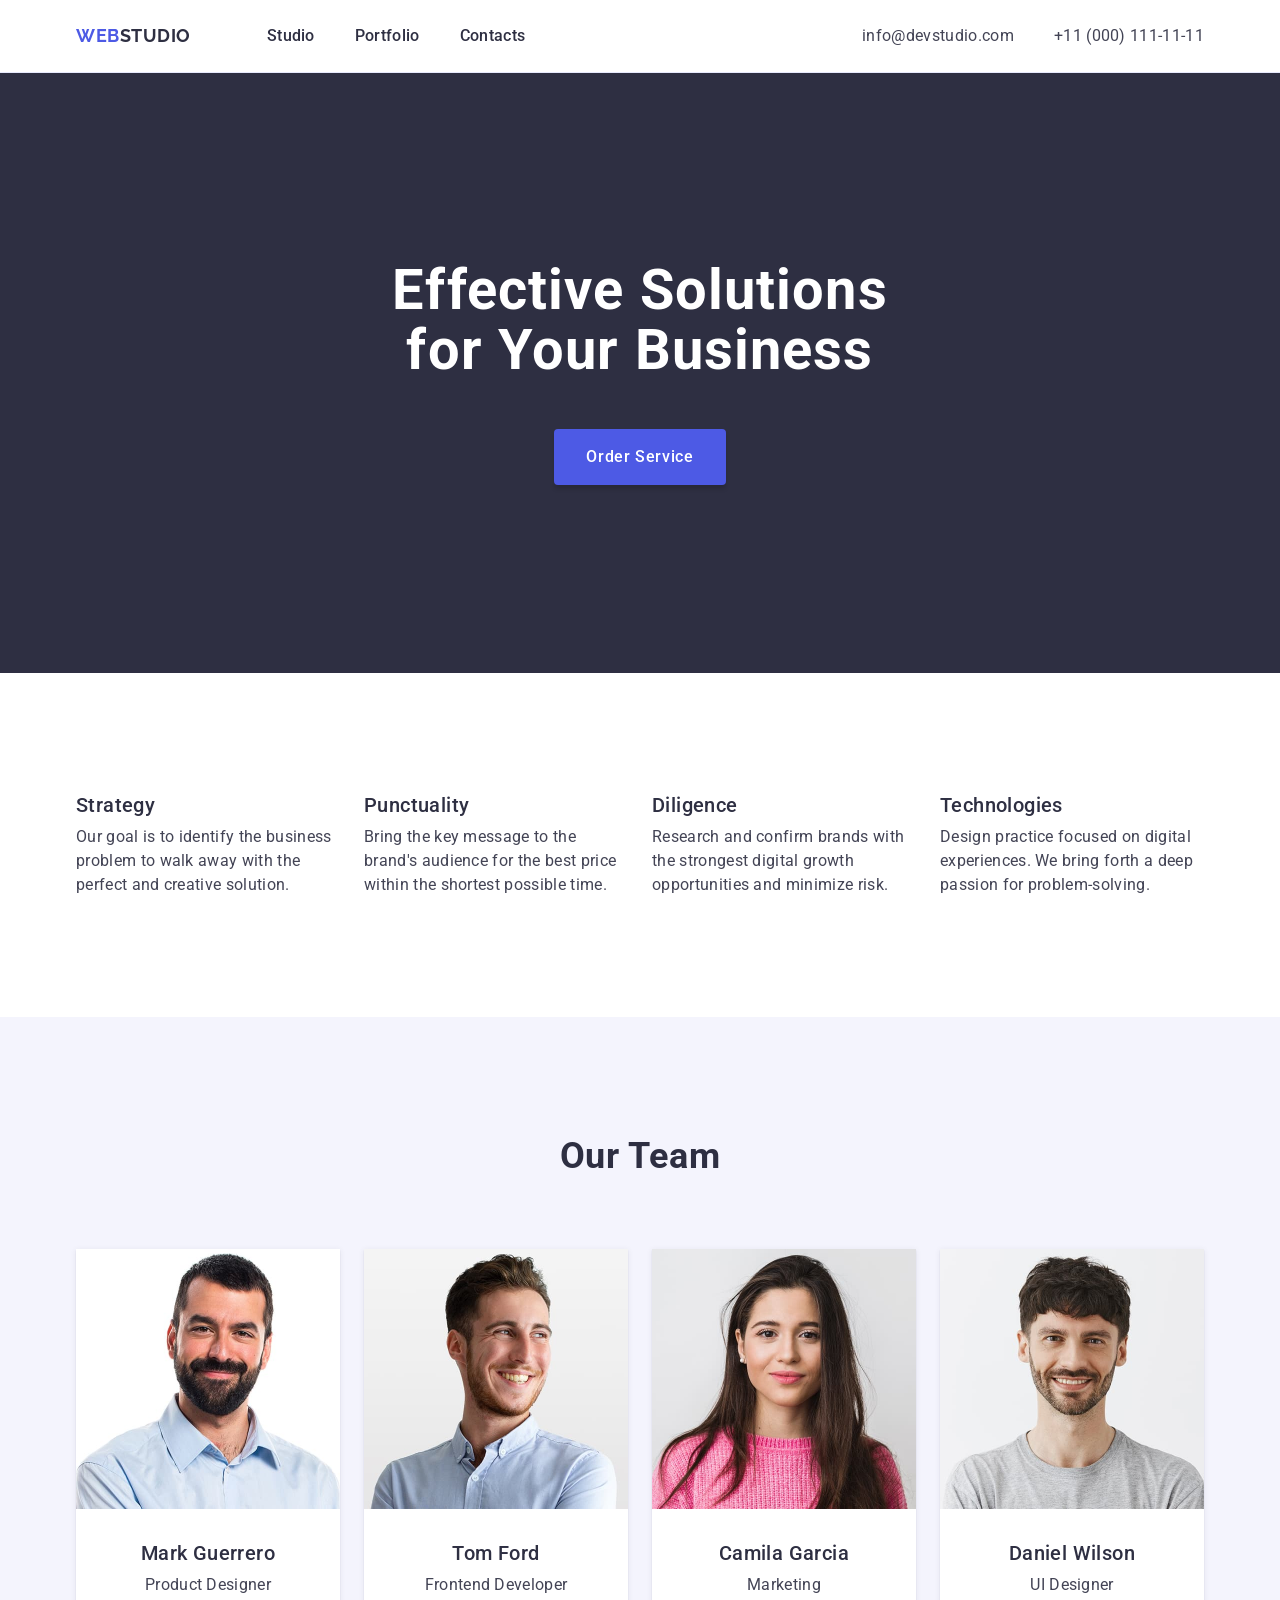
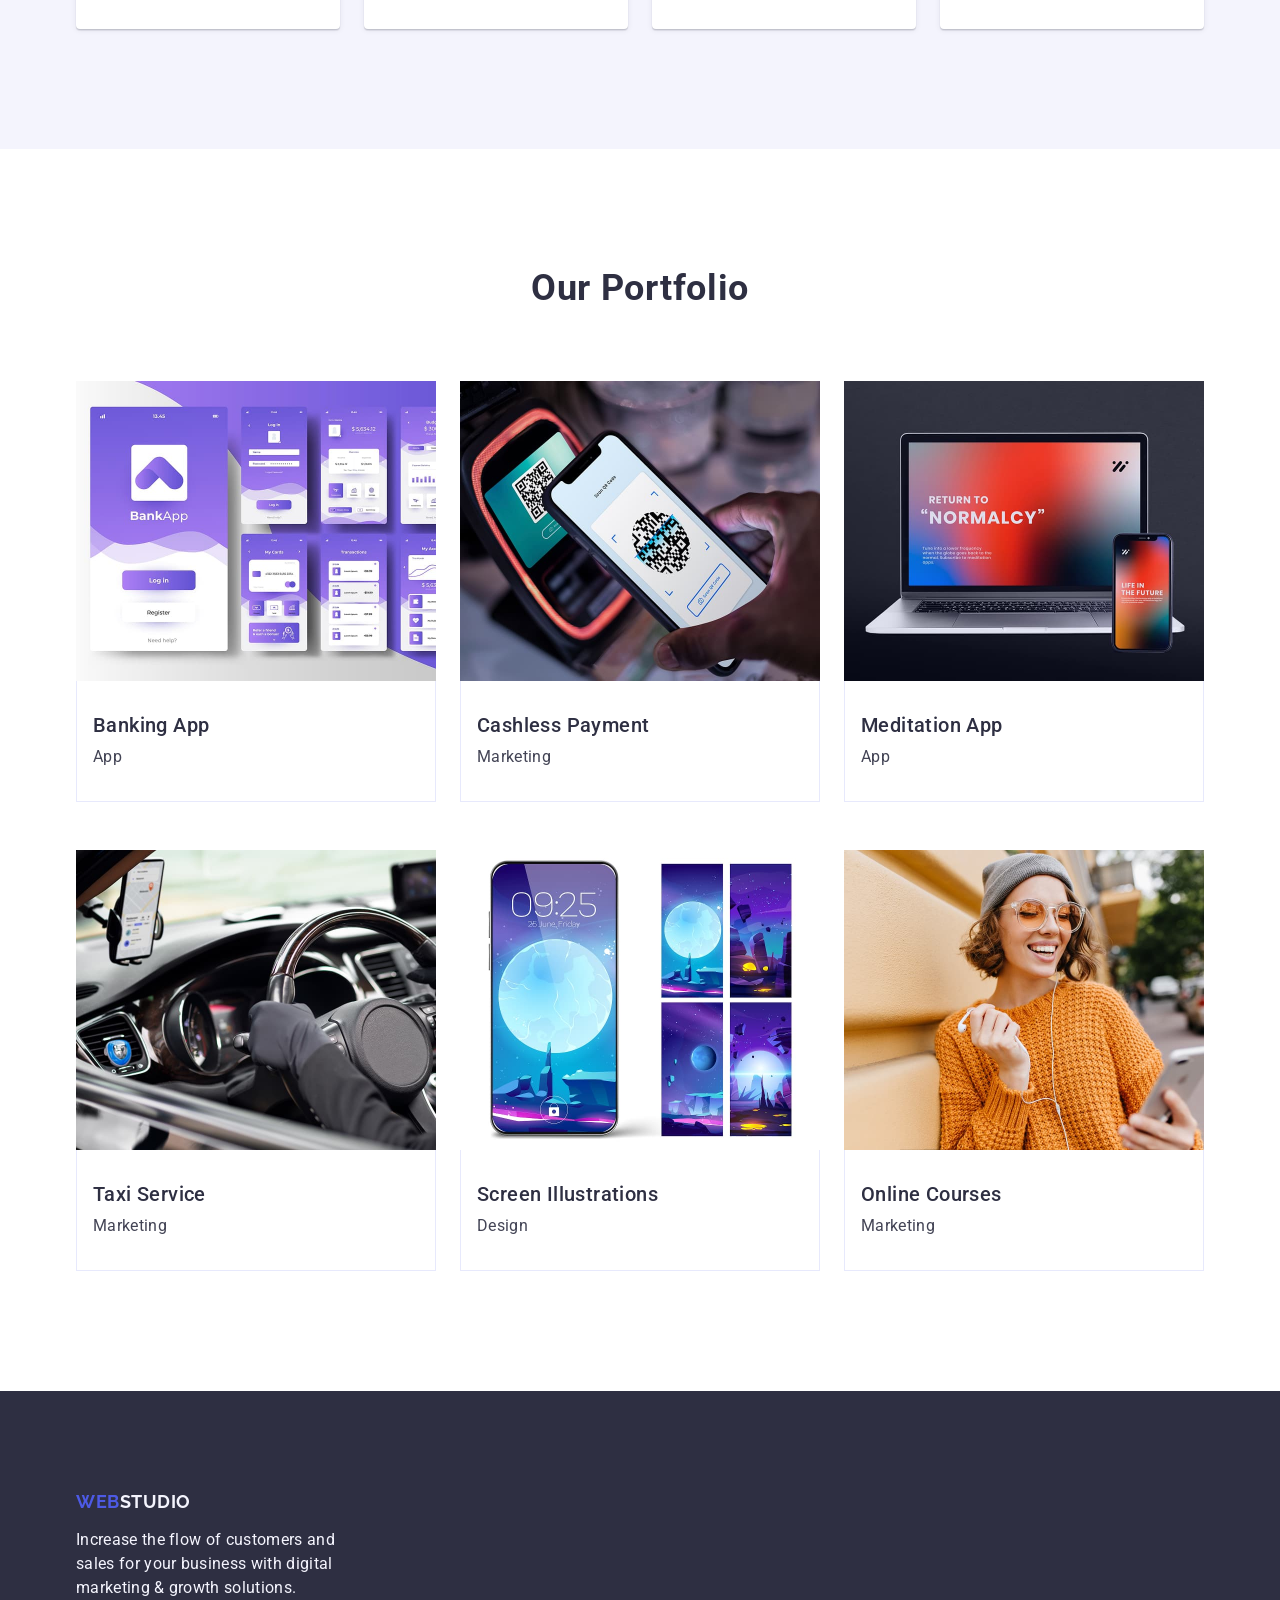
==== index.html @ 549a6404 "add files from hw3" ====
<!doctype html>
<html lang="en">
    <head>
        <meta charset="UTF-8" />
        <meta name="viewport" content="width=device-width, initial-scale=1.0" />
        <meta
            name="description"
            content="Design and developement of web-sites and apps"
        />
        <meta name="keywords" content="design developement web-site app" />
        <title>WebStudio</title>
        <link rel="preconnect" href="https://fonts.googleapis.com" />
        <link rel="preconnect" href="https://fonts.gstatic.com" crossorigin />
        <link
            href="https://fonts.googleapis.com/css2?family=Raleway:wght@700&family=Roboto:wght@400;500;700&display=swap"
            rel="stylesheet"
        />
        <link
            rel="stylesheet"
            href="https://cdnjs.cloudflare.com/ajax/libs/modern-normalize/3.0.1/modern-normalize.min.css"
        />
        <link rel="stylesheet" href="./css/styles.css" />
    </head>
    <body>
        <div class="page-container">
            <header class="header">
                <div class="container">
                    <!-- Navigation -->
                    <nav class="nav">
                        <!-- Logo -->
                        <a class="logo-link" href="./index.html"
                            >Web<span class="header-logo-accent"
                                >Studio</span
                            ></a
                        >
                        <!-- Navigation -->
                        <ul class="nav-list">
                            <li class="nav-list-item">
                                <a class="nav-link" href="./index.html"
                                    >Studio</a
                                >
                            </li>
                            <li class="nav-list-item">
                                <a class="nav-link" href="">Portfolio</a>
                            </li>
                            <li class="nav-list-item">
                                <a class="nav-link" href="">Contacts</a>
                            </li>
                        </ul>
                    </nav>

                    <!-- Contacts -->
                    <address class="address">
                        <ul class="address-list">
                            <li class="address-list-item">
                                <a
                                    class="address-link"
                                    href="mailto:info@devstudio.com"
                                    >info@devstudio.com</a
                                >
                            </li>
                            <li class="address-list-item">
                                <a class="address-link" href="tel:+110001111111"
                                    >+11 (000) 111-11-11</a
                                >
                            </li>
                        </ul>
                    </address>
                </div>
            </header>

            <main>
                <!-- Hero Section -->
                <section class="hero">
                    <div class="container">
                        <h1 class="hero-title">
                            Effective Solutions for Your Business
                        </h1>
                        <button class="hero-button" type="button">
                            Order service
                        </button>
                    </div>
                </section>

                <!-- Features Section -->
                <section class="section features">
                    <div class="container">
                        <!-- No header2 -->
                        <h2 class="visually-hidden" aria-label="features">
                            Features
                        </h2>
                        <ul class="features-list">
                            <li class="features-list-item">
                                <h3 class="subtitle">Strategy</h3>
                                <p class="text">
                                    Our goal is to identify the business problem
                                    to walk away with the perfect and creative
                                    solution.
                                </p>
                            </li>
                            <li class="features-list-item">
                                <h3 class="subtitle">Punctuality</h3>
                                <p class="text">
                                    Bring the key message to the brand's
                                    audience for the best price within the
                                    shortest possible time.
                                </p>
                            </li>
                            <li class="features-list-item">
                                <h3 class="subtitle">Diligence</h3>
                                <p class="text">
                                    Research and confirm brands with the
                                    strongest digital growth opportunities and
                                    minimize risk.
                                </p>
                            </li>
                            <li class="features-list-item">
                                <h3 class="subtitle">Technologies</h3>
                                <p class="text">
                                    Design practice focused on digital
                                    experiences. We bring forth a deep passion
                                    for problem-solving.
                                </p>
                            </li>
                        </ul>
                    </div>
                </section>

                <!-- Our Team Section -->
                <section class="section team">
                    <div class="container">
                        <h2 class="title">Our team</h2>
                        <ul class="team-list">
                            <li class="team-list-item">
                                <img
                                    src="./images/image-1.jpg"
                                    alt="Mark Guerrero Product Designer WebStudio"
                                    aria-hidden="true"
                                    width="264"
                                    height="260"
                                />
                                <div class="team-card-text-content">
                                    <h3 class="subtitle">Mark Guerrero</h3>
                                    <p class="text">Product Designer</p>
                                </div>
                            </li>
                            <li class="team-list-item">
                                <img
                                    src="./images/image-2.jpg"
                                    alt="Tom Ford Frontend Developer WebStudio"
                                    aria-hidden="true"
                                    width="264"
                                    height="260"
                                />
                                <div class="team-card-text-content">
                                    <h3 class="subtitle">Tom Ford</h3>
                                    <p class="text">Frontend Developer</p>
                                </div>
                            </li>
                            <li class="team-list-item">
                                <img
                                    src="./images/image-3.jpg"
                                    alt="Camila Garcia Marketing WebStudio"
                                    aria-hidden="true"
                                    width="264"
                                    height="260"
                                />
                                <div class="team-card-text-content">
                                    <h3 class="subtitle">Camila Garcia</h3>
                                    <p class="text">Marketing</p>
                                </div>
                            </li>
                            <li class="team-list-item">
                                <img
                                    src="./images/image-4.jpg"
                                    alt="Daniel Wilson UI Designer WebStudio"
                                    aria-hidden="true"
                                    width="264"
                                    height="260"
                                />
                                <div class="team-card-text-content">
                                    <h3 class="subtitle">Daniel Wilson</h3>
                                    <p class="text">UI Designer</p>
                                </div>
                            </li>
                        </ul>
                    </div>
                </section>

                <!-- Portfolio -->
                <section class="section portfolio">
                    <div class="container">
                        <h2 class="title">Our portfolio</h2>
                        <ul class="portfolio-list">
                            <li class="portfolio-list-item">
                                <img
                                    src="./images/image-5.jpg"
                                    alt="Banking app interface design with dashboard and transaction screens"
                                    width="360"
                                    height="300"
                                />
                                <div class="portfolio-card-text-content">
                                    <h3 class="subtitle">Banking app</h3>
                                    <p class="text">App</p>
                                </div>
                            </li>
                            <li class="portfolio-list-item">
                                <img
                                    src="./images/image-6.jpg"
                                    alt="Paying via QR code scan at a contactless payment terminal"
                                    width="360"
                                    height="300"
                                />
                                <div class="portfolio-card-text-content">
                                    <h3 class="subtitle">Cashless payment</h3>
                                    <p class="text">Marketing</p>
                                </div>
                            </li>
                            <li class="portfolio-list-item">
                                <img
                                    src="./images/image-7.jpg"
                                    alt="Responsive web design mockup on laptop and smartphone"
                                    width="360"
                                    height="300"
                                />
                                <div class="portfolio-card-text-content">
                                    <h3 class="subtitle">Meditation app</h3>
                                    <p class="text">App</p>
                                </div>
                            </li>
                            <li class="portfolio-list-item">
                                <img
                                    src="./images/image-8.jpg"
                                    alt="Smartphone with car navigation app mounted on a dashboard"
                                    width="360"
                                    height="300"
                                />
                                <div class="portfolio-card-text-content">
                                    <h3 class="subtitle">Taxi service</h3>
                                    <p class="text">Marketing</p>
                                </div>
                            </li>
                            <li class="portfolio-list-item">
                                <img
                                    src="./images/image-9.jpg"
                                    alt="Mobile app UI kit with celestial animated wallpapers"
                                    width="360"
                                    height="300"
                                />
                                <div class="portfolio-card-text-content">
                                    <h3 class="subtitle">
                                        Screen illustrations
                                    </h3>
                                    <p class="text">Design</p>
                                </div>
                            </li>
                            <li class="portfolio-list-item">
                                <img
                                    src="./images/image-10.jpg"
                                    alt="Smiling woman in casual wear listening to music on her smartphone"
                                    width="360"
                                    height="300"
                                />
                                <div class="portfolio-card-text-content">
                                    <h3 class="subtitle">Online courses</h3>
                                    <p class="text">Marketing</p>
                                </div>
                            </li>
                        </ul>
                    </div>
                </section>
            </main>

            <footer class="footer">
                <div class="container">
                    <!-- Logo -->
                    <a class="logo-link" href="./index.html"
                        >Web<span class="footer-logo-accent">Studio</span></a
                    >
                    <!-- Advantage -->
                    <p class="footer-text">
                        Increase the flow of customers and<br />
                        sales for your business with digital<br />
                        marketing & growth solutions.
                    </p>
                </div>
            </footer>
        </div>
    </body>
</html>
---- css/styles.css ----
/* Variables #region */

:root {
    --primary-brand-color: #4D5AE5;   /* IRIS */
    --pressed-state-color: #404BBF;   /* OCEAN */
    --dark-color: #2E2F42;    /* NAVY BLUE */
    --success-color: #31D0AA;   /* GREEN */
    --body-text-color: #434455;   /* SLATE */
    --helper-text-color: #8E8F99;   /* LIGHT SLATE */
    --accent-color: #E7E9FC;    /* CORNFLOWER */
    --light-mode-color: #F4F4FD;    /* CLOUD */
    --modal-overlay-color: #2E2F42;   /* NAVY BLUE MODAL */
    --hero-background-color: #2E2F42;   /* GREY */
    --white-background-color: #FFFFFF;    /* WHITE */
    --modal-background-color: #FCFCFC;    /* DAIRY */

    --font-family-body: "Roboto", sans-serif;
    --font-family-logo: "Raleway", sans-serif;

    --font-weight-regular: 400;
    --font-weight-medium: 500; 
    --font-weight-bold: 700;

    --line-height-hero-title: 1.07;
    --line-height-title: 1.11;
    --line-height-logo: 1.17;
    --line-height-subtitle: 1.2;
    --line-height-body: 1.5;

    --letter-spacing-basic: 0.02em;
    --letter-spacing-second: 0.04em;
    --letter-spacing-logo: 0.03em;

    --button-shadow: 0 4px 4px 0 rgba(0, 0, 0, 0.15);
    --card-shadow: 0 2px 1px 0 rgba(46, 47, 66, 0.08), 0 1px 1px 0 rgba(46, 47, 66, 0.16), 0 1px 6px 0 rgba(46, 47, 66, 0.08);

    --border-radius: 0 0 4px 4px;
    --hero-button-border-radius: 4px;
}
/* #endregion */

/* Reset #region */

h1, h2, h3, h4, h5, h6, p { /* Скидаємо відступи заголовків */
    margin: 0;
    padding: 0;
}

img {                  /* Нормалізуємо властивості для картинок */
    display: block;    /* Прибираємо нижній відступ */
    max-width: 100%;   /* Щоб великі картинки не вилазили за межі екрана */
    height: auto;      /* Зберігаємо пропорції */
}

a {             /* Прибираємо підкреслення та наслідуємо колір у всіх посилань */
    text-decoration: none;
    color: inherit;
}

ul, ol {        /* Прибираємо маркери та відступи у списків */
    margin-top: 0;
    margin-bottom: 0;
    padding-left: 0;
    list-style: none;
}

button {                      /* Нормалізуємо кнопки */
    cursor: pointer;          /* Змінюємо курсор при наведенні */
    border: none;             /* Прибираємо рамку */
    background-color: transparent; /* Робимо фон прозорим */
    padding: 0;               /* Прибираємо внутрішні відступи */
}

address {       /* Прибираємо дефолтний курсив у address */
    font-style: normal;
}
/* #endregion */

/* Body #region */

body {
    font-family: var(--font-family-body);
    font-size: 16px;
    font-weight: var(--font-weight-regular);
    line-height: var(--line-height-body);
    letter-spacing: 0.02em;
    color: var(--body-text-color);
    background-color: var(--white-background-color);
}

.page-container {   /* Крок 1. Притискаємо футер вниз */
    min-height: 100vh;
    display: flex;
    flex-direction: column;
}

main {              /* Крок 2. Притискаємо футер вниз */
    flex-grow: 1;
}

.container { 
    max-width: 1158px;
    padding: 0 15px;
    margin: 0 auto;  
}

/* Header #region */

.header {
    border-bottom: 1px solid var(--accent-color);
    background-color: var(--white-background-color);
}

.header .container {
    display: flex;
    justify-content: space-between;
}

.nav {
    display: flex;
    align-items: center;
}

.nav-list,
.address-list {
    display: flex;
    gap: 40px;
    align-items: center;
}

.logo-link {
    margin-right: 76px;
    font-family: var(--font-family-logo);
    font-weight: var(--font-weight-bold);
    font-size: 18px;
    line-height: var(--line-height-logo);
    letter-spacing: var(--letter-spacing-logo);
    text-transform: uppercase;
    color: var(--primary-brand-color);
}

.header .logo-link,
.nav-link,
.address-link {
    display: inline-block;
    padding-top: 24px;
    padding-bottom: 24px;
}

.header-logo-accent {
    color: var(--dark-color);
}

.nav-link {
    font-weight: var(--font-weight-medium);
    color: var(--dark-color);
}

.nav-link:hover,
.nav-link:focus,
.address-link:hover,
.address-link:focus {
    color: var(--pressed-state-color);
}
/* #endregion */

/* Hero #region */

.hero {
    padding-top: 188px;
    padding-bottom: 188px;
    background-color: var(--dark-color);
    text-align: center;
}
.hero-title {
    max-width: 496px;
    margin-left: auto;
    margin-right: auto;
    margin-bottom: 48px;
    font-size: 56px;
    font-weight: var(--font-weight-bold);
    line-height: var(--line-height-hero-title);
    letter-spacing: var(--letter-spacing-basic);
    color: var(--white-background-color);
}

.hero-button {
    display: block;
    min-width: 169px;
    margin: 0 auto;
    padding: 16px 32px;
    border-radius: var(--hero-button-border-radius);
    font-weight: var(--font-weight-medium);
    line-height: var(--line-height-body);
    letter-spacing: var(--letter-spacing-second);
    text-transform: capitalize;
    color: var(--white-background-color);
    box-shadow: var(--button-shadow);
    background-color: var(--primary-brand-color);
}

.hero-button:hover,
.hero-button:focus {
    box-shadow: var(--button-shadow);
    background-color: var(--pressed-state-color);
}
/* #endregion */

/* Sections #region */

.section {
    padding-top: 120px;
    padding-bottom: 120px;
}

.title {
    margin-bottom: 72px;
    font-weight: var(--font-weight-bold);
    font-size: 36px;
    line-height: var(--line-height-title);
    letter-spacing: var(--letter-spacing-basic);
    text-align: center;
    text-transform: capitalize;
    color: var(--dark-color);
}

.subtitle {
    margin-bottom: 8px;
    font-weight: var(--font-weight-medium);
    font-size: 20px;
    line-height: var(--line-height-subtitle);
    letter-spacing: var(--letter-spacing-basic);
    text-transform: capitalize;
    color: var(--dark-color);
}

.features-list,
.team-list,
.portfolio-list {
    display: flex;
    flex-wrap: wrap;
    gap: 24px;
}
/* #endregion */

/* Features #region */

.visually-hidden {
    position: absolute;
    width: 1px;
    height: 1px;
    margin: -1px;
    border: 0;
    padding: 0;
    
    white-space: nowrap;
    clip-path: inset(100%);
    clip: rect(0 0 0 0);
    overflow: hidden;
}

.features-list-item {
    flex-basis: calc((100% - (24px*3)) / 4);
}

/* #endregion */

/* Team #region */

.team {
    background-color: var(--light-mode-color);
}

.team-list-item {
    flex-basis: calc((100% - (24px*3)) / 4);
    border-radius: var(--border-radius);
    box-shadow: var(--card-shadow);
    overflow: hidden;
    background-color: var(--white-background-color);
}

.team-list-item .subtitle,
.team-list-item .text {
    text-align: center;
}

.team-card-text-content {
    padding: 32px 0;
    text-align: center;
}
/* #endregion */

/* Portfolio #region */

.portfolio-list {
    flex-wrap: wrap;
    row-gap: 48px;
}

.portfolio-list-item {
    flex-basis: calc((100% - (24px*2)) / 3);
}

.portfolio-list-item:hover,
.portfolio-list-item:focus {
    box-shadow: var(--card-shadow);
}

.portfolio-card-text-content {
    padding: 32px 16px;
    border: 1px solid var(--accent-color);
    border-top: none;
}
/* #endregion */

/* Footer #region */

.footer {
    padding-top: 100px;
    padding-bottom: 100px;
    background-color: var(--dark-color);
}

.footer .logo-link {
    display: inline-block;
    margin-bottom: 16px;
}

.footer-logo-accent {
    color: var(--light-mode-color);
}

.footer-text {
    color: var(--light-mode-color);
}

/* #endregion */

/* помістити картинку в обгортку */

/* .thumb {
    height: 400px;
    width: 300px;
}

.thumb img {
    height: 100%;
    width: 100%;
	object-fit: cover;
} */
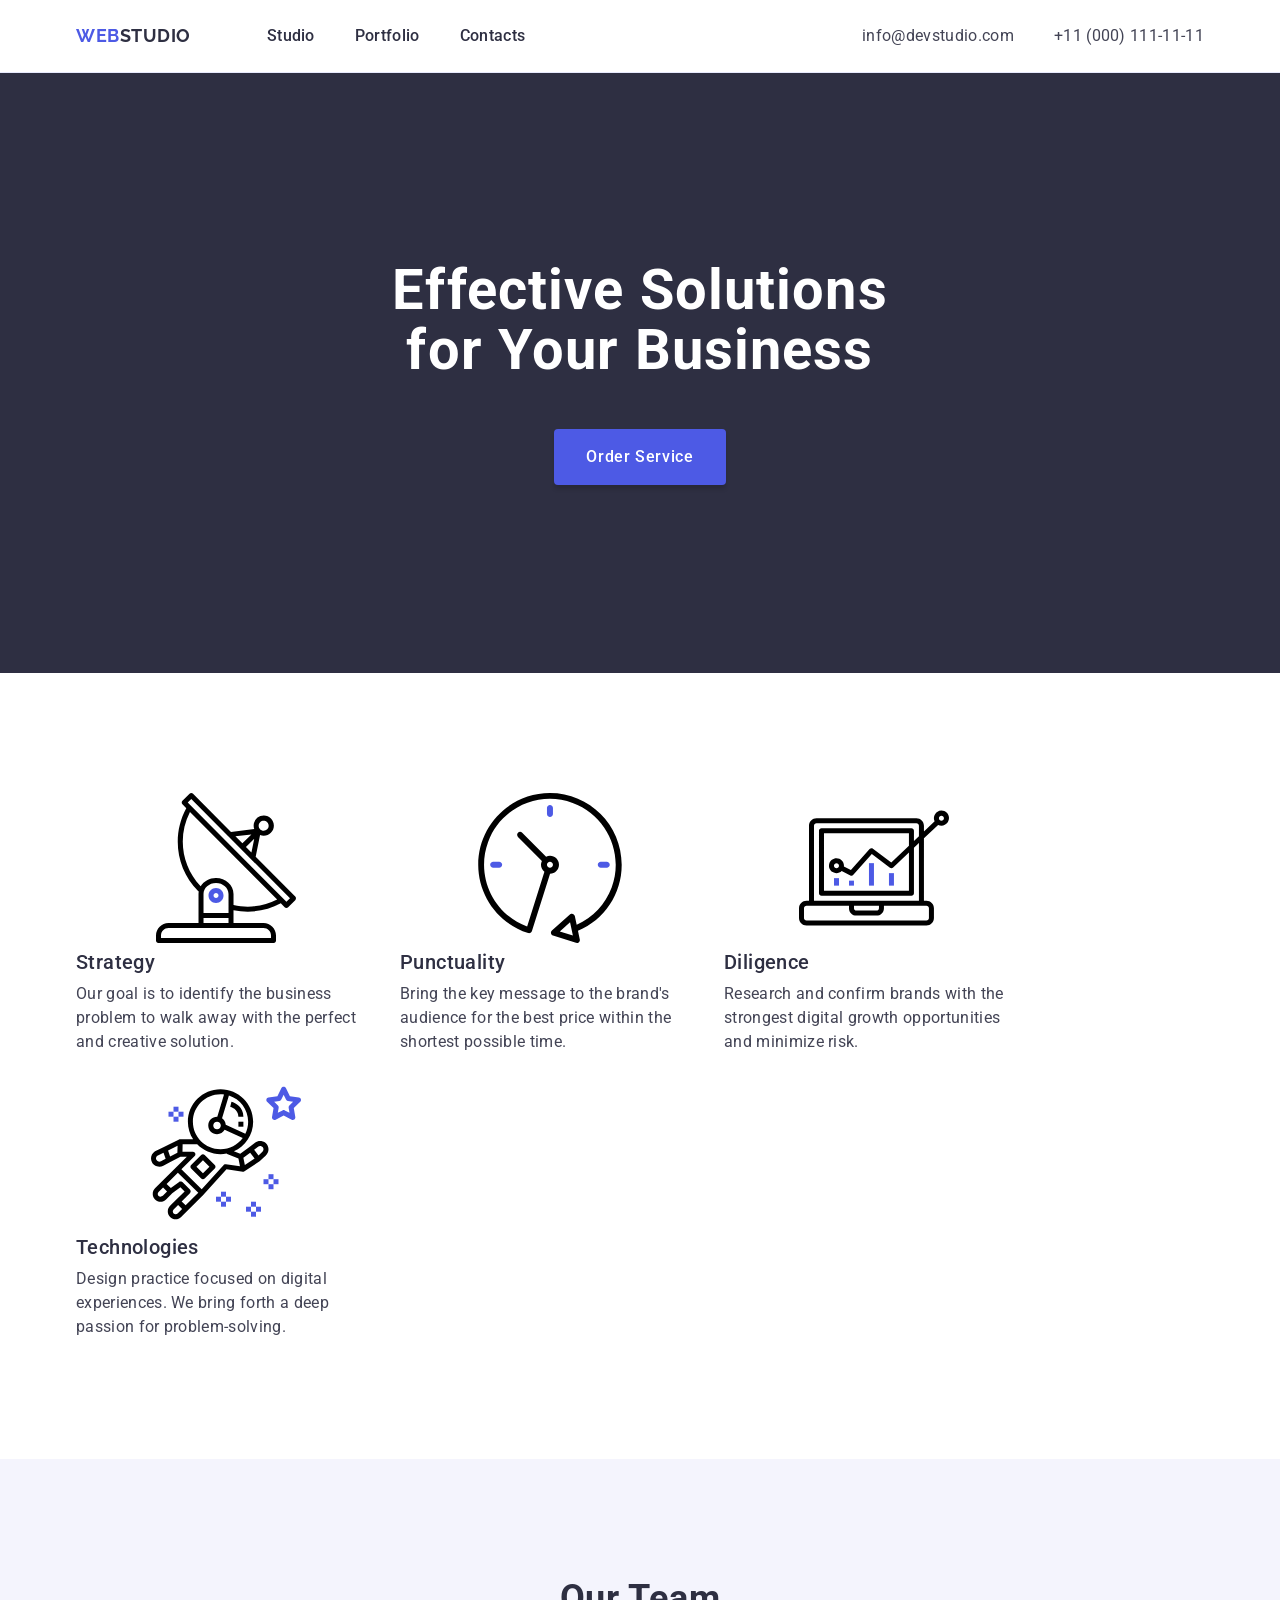
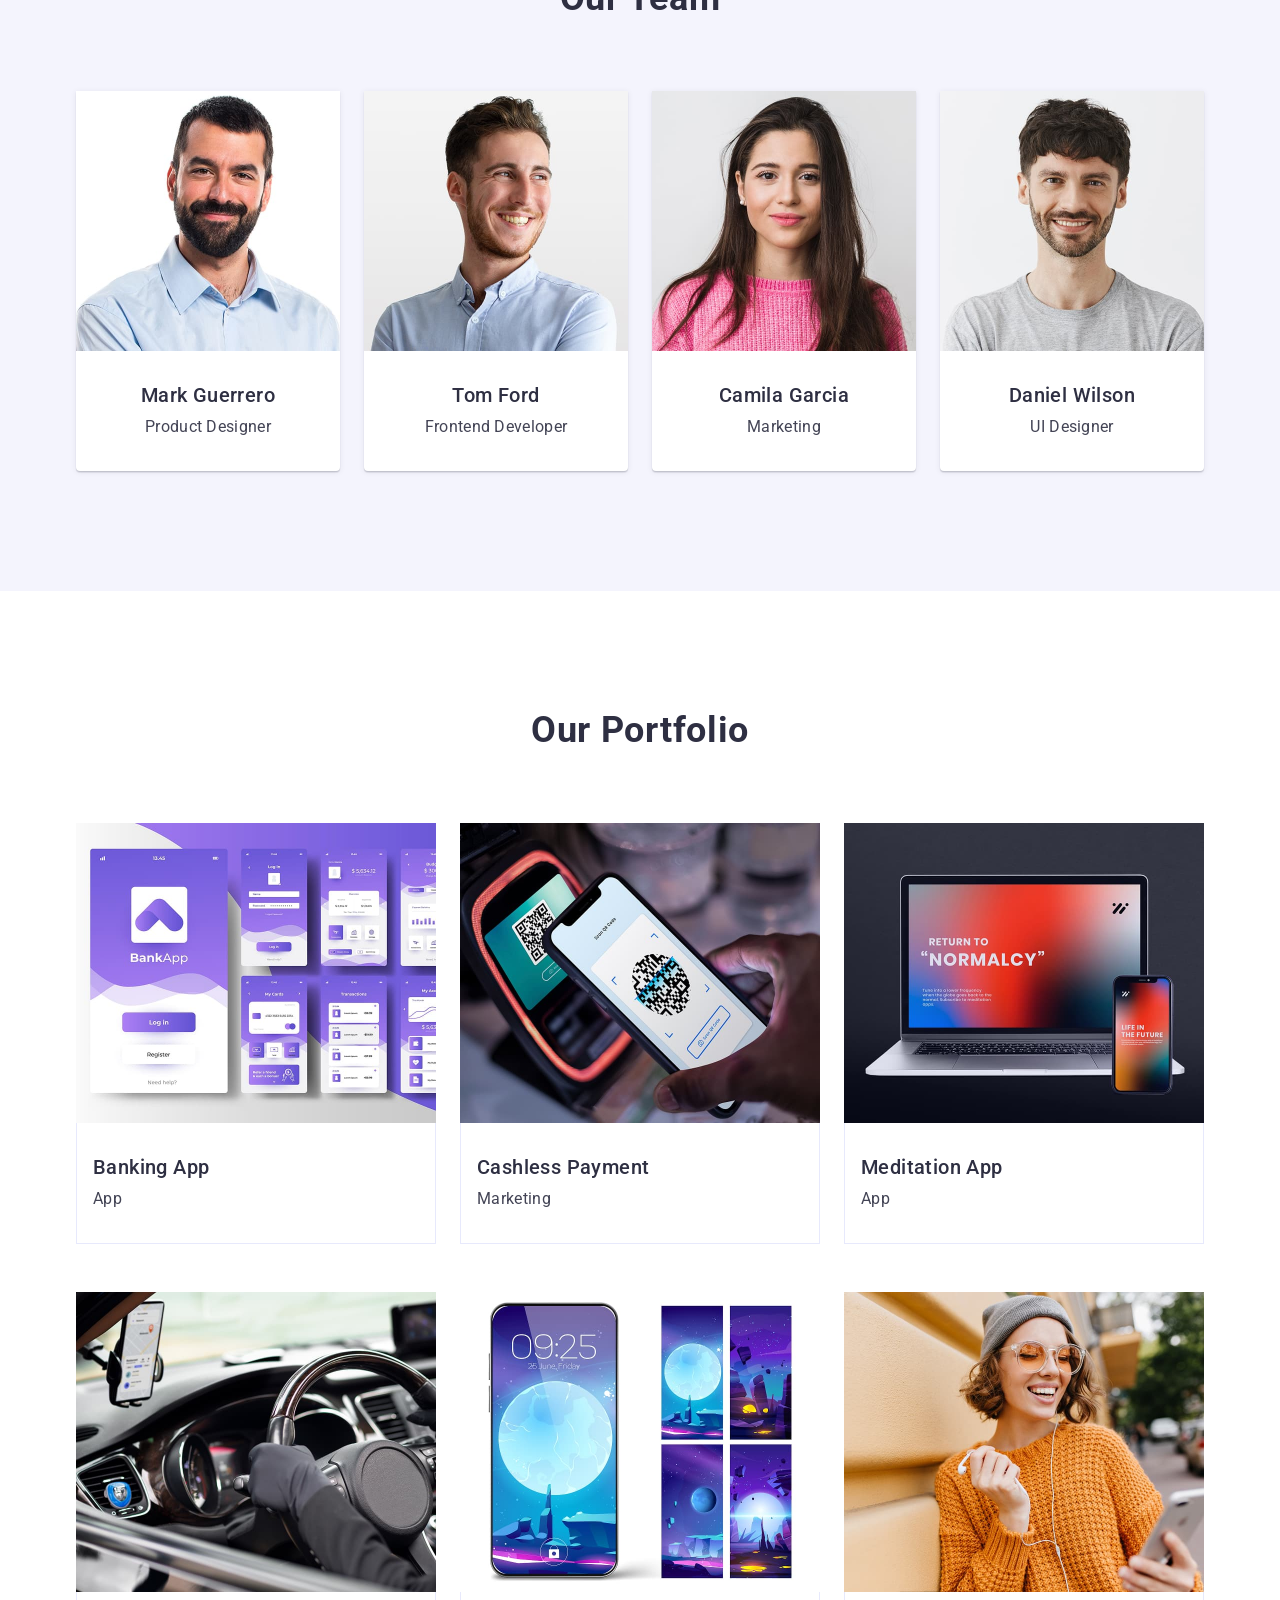
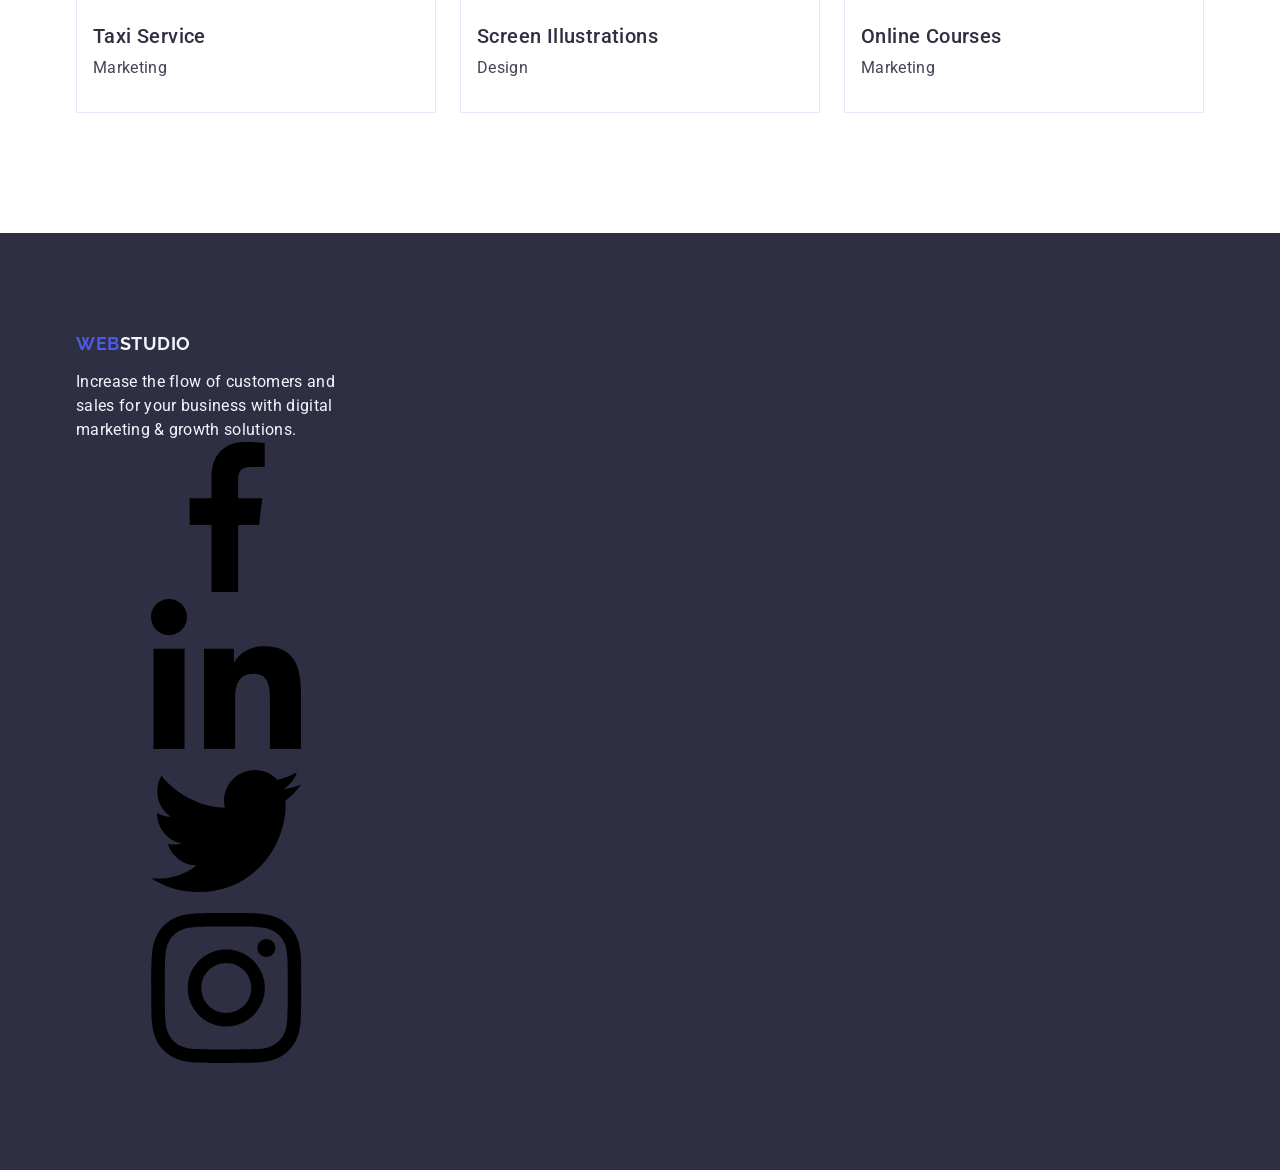
==== commit 0661b488: "add svgs" ====
--- a/index.html
+++ b/index.html
@@ -91,6 +91,11 @@
                         </h2>
                         <ul class="features-list">
                             <li class="features-list-item">
+                                <svg class="icon-class">
+                                    <use
+                                        href="./images/symbol-defs.svg#icon-antenna"
+                                    ></use>
+                                </svg>
                                 <h3 class="subtitle">Strategy</h3>
                                 <p class="text">
                                     Our goal is to identify the business problem
@@ -99,6 +104,11 @@
                                 </p>
                             </li>
                             <li class="features-list-item">
+                                <svg class="icon-class">
+                                    <use
+                                        href="./images/symbol-defs.svg#icon-clock"
+                                    ></use>
+                                </svg>
                                 <h3 class="subtitle">Punctuality</h3>
                                 <p class="text">
                                     Bring the key message to the brand's
@@ -107,6 +117,11 @@
                                 </p>
                             </li>
                             <li class="features-list-item">
+                                <svg class="icon-class">
+                                    <use
+                                        href="./images/symbol-defs.svg#icon-diagram"
+                                    ></use>
+                                </svg>
                                 <h3 class="subtitle">Diligence</h3>
                                 <p class="text">
                                     Research and confirm brands with the
@@ -115,6 +130,11 @@
                                 </p>
                             </li>
                             <li class="features-list-item">
+                                <svg class="icon-class">
+                                    <use
+                                        href="./images/symbol-defs.svg#icon-astronaut"
+                                    ></use>
+                                </svg>
                                 <h3 class="subtitle">Technologies</h3>
                                 <p class="text">
                                     Design practice focused on digital
@@ -283,6 +303,36 @@
                         sales for your business with digital<br />
                         marketing & growth solutions.
                     </p>
+                    <ul>
+                        <li>
+                            <svg class="icon-class">
+                                <use
+                                    href="./images/symbol-defs.svg#icon-facebook"
+                                ></use>
+                            </svg>
+                        </li>
+                        <li>
+                            <svg class="icon-class">
+                                <use
+                                    href="./images/symbol-defs.svg#icon-linkedin"
+                                ></use>
+                            </svg>
+                        </li>
+                        <li>
+                            <svg class="icon-class">
+                                <use
+                                    href="./images/symbol-defs.svg#icon-twitter"
+                                ></use>
+                            </svg>
+                        </li>
+                        <li>
+                            <svg class="icon-class">
+                                <use
+                                    href="./images/symbol-defs.svg#icon-instagram"
+                                ></use>
+                            </svg>
+                        </li>
+                    </ul>
                 </div>
             </footer>
         </div>
--- a/css/styles.css
+++ b/css/styles.css
@@ -167,11 +167,17 @@
 /* Hero #region */
 
 .hero {
+    /* max-width: 1440px; */
     padding-top: 188px;
     padding-bottom: 188px;
+    text-align: center;
     background-color: var(--dark-color);
-    text-align: center;
-}
+    background-image: linear-gradient(rgba(46, 47, 66, 0.7)), url(../images/hero.jpg);
+    background-size: cover;
+    background-position: center;
+    background-repeat: no-repeat;
+}
+
 .hero-title {
     max-width: 496px;
     margin-left: auto;
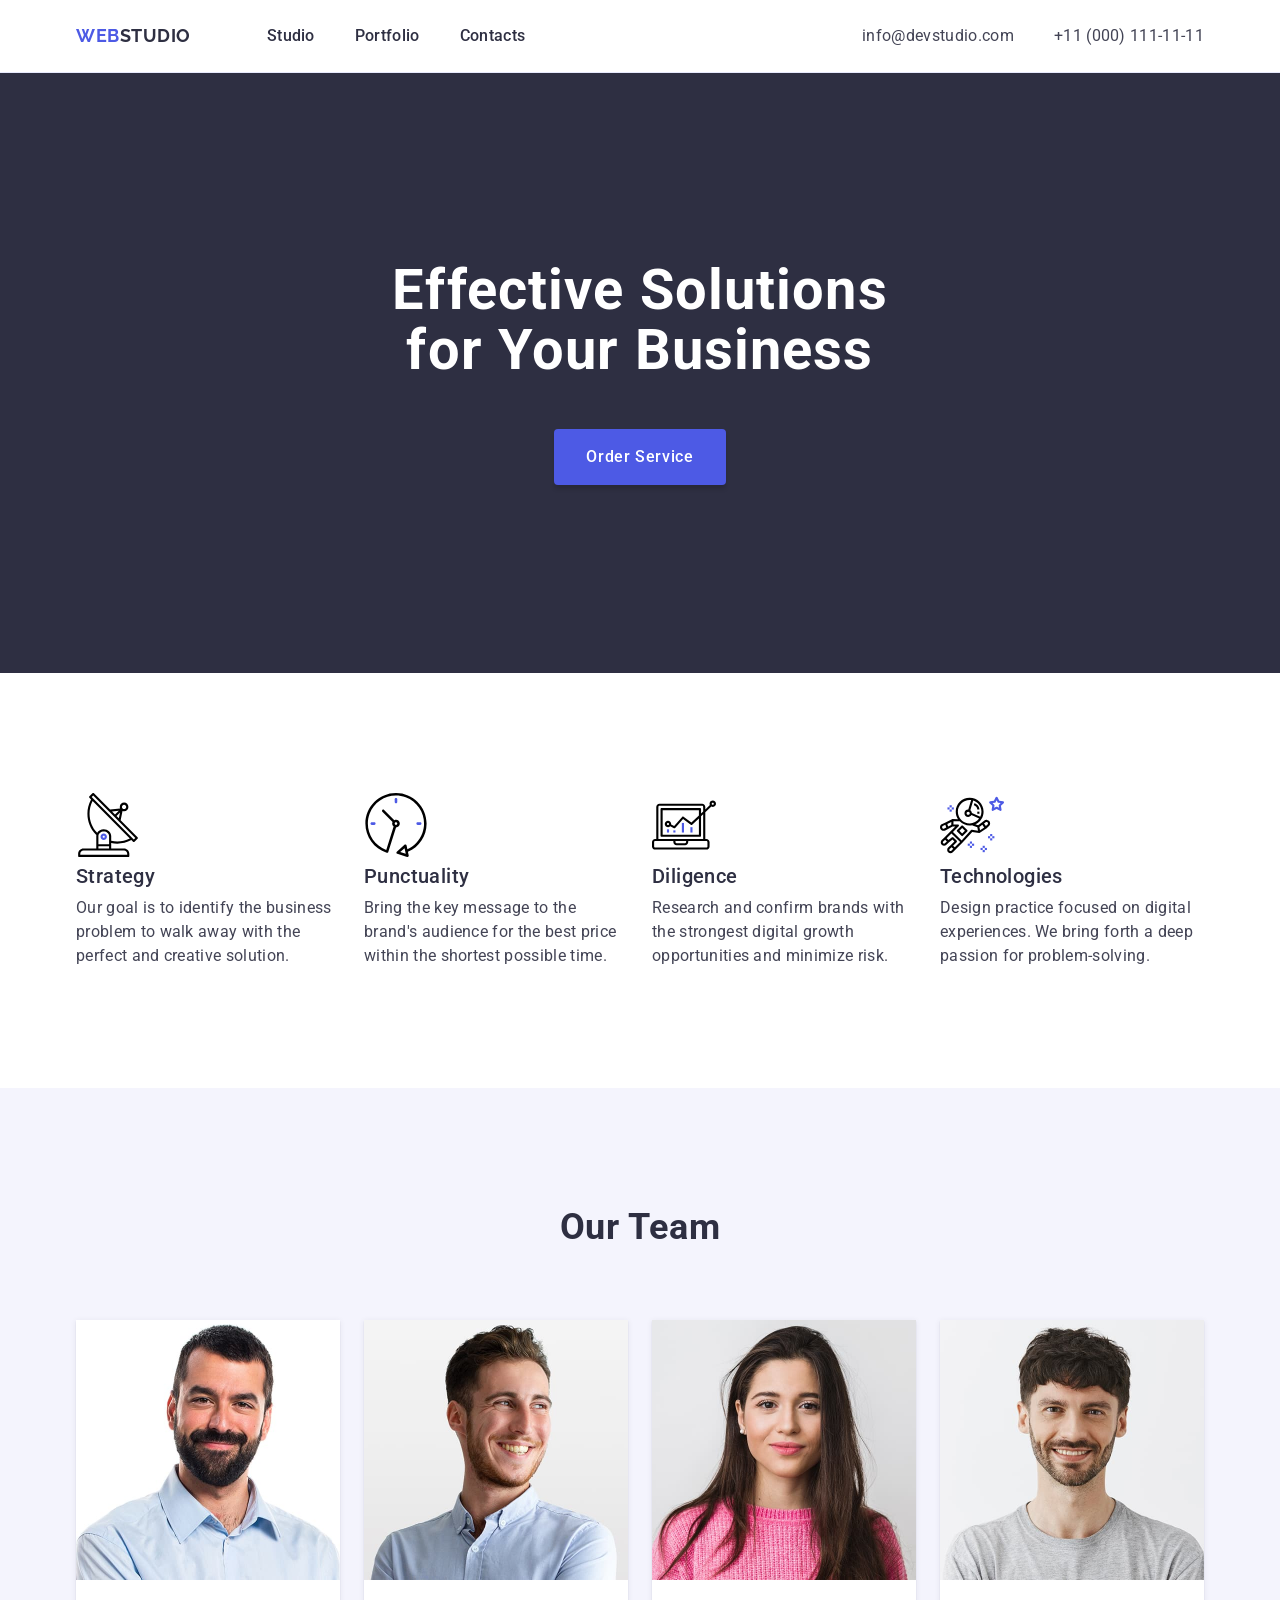
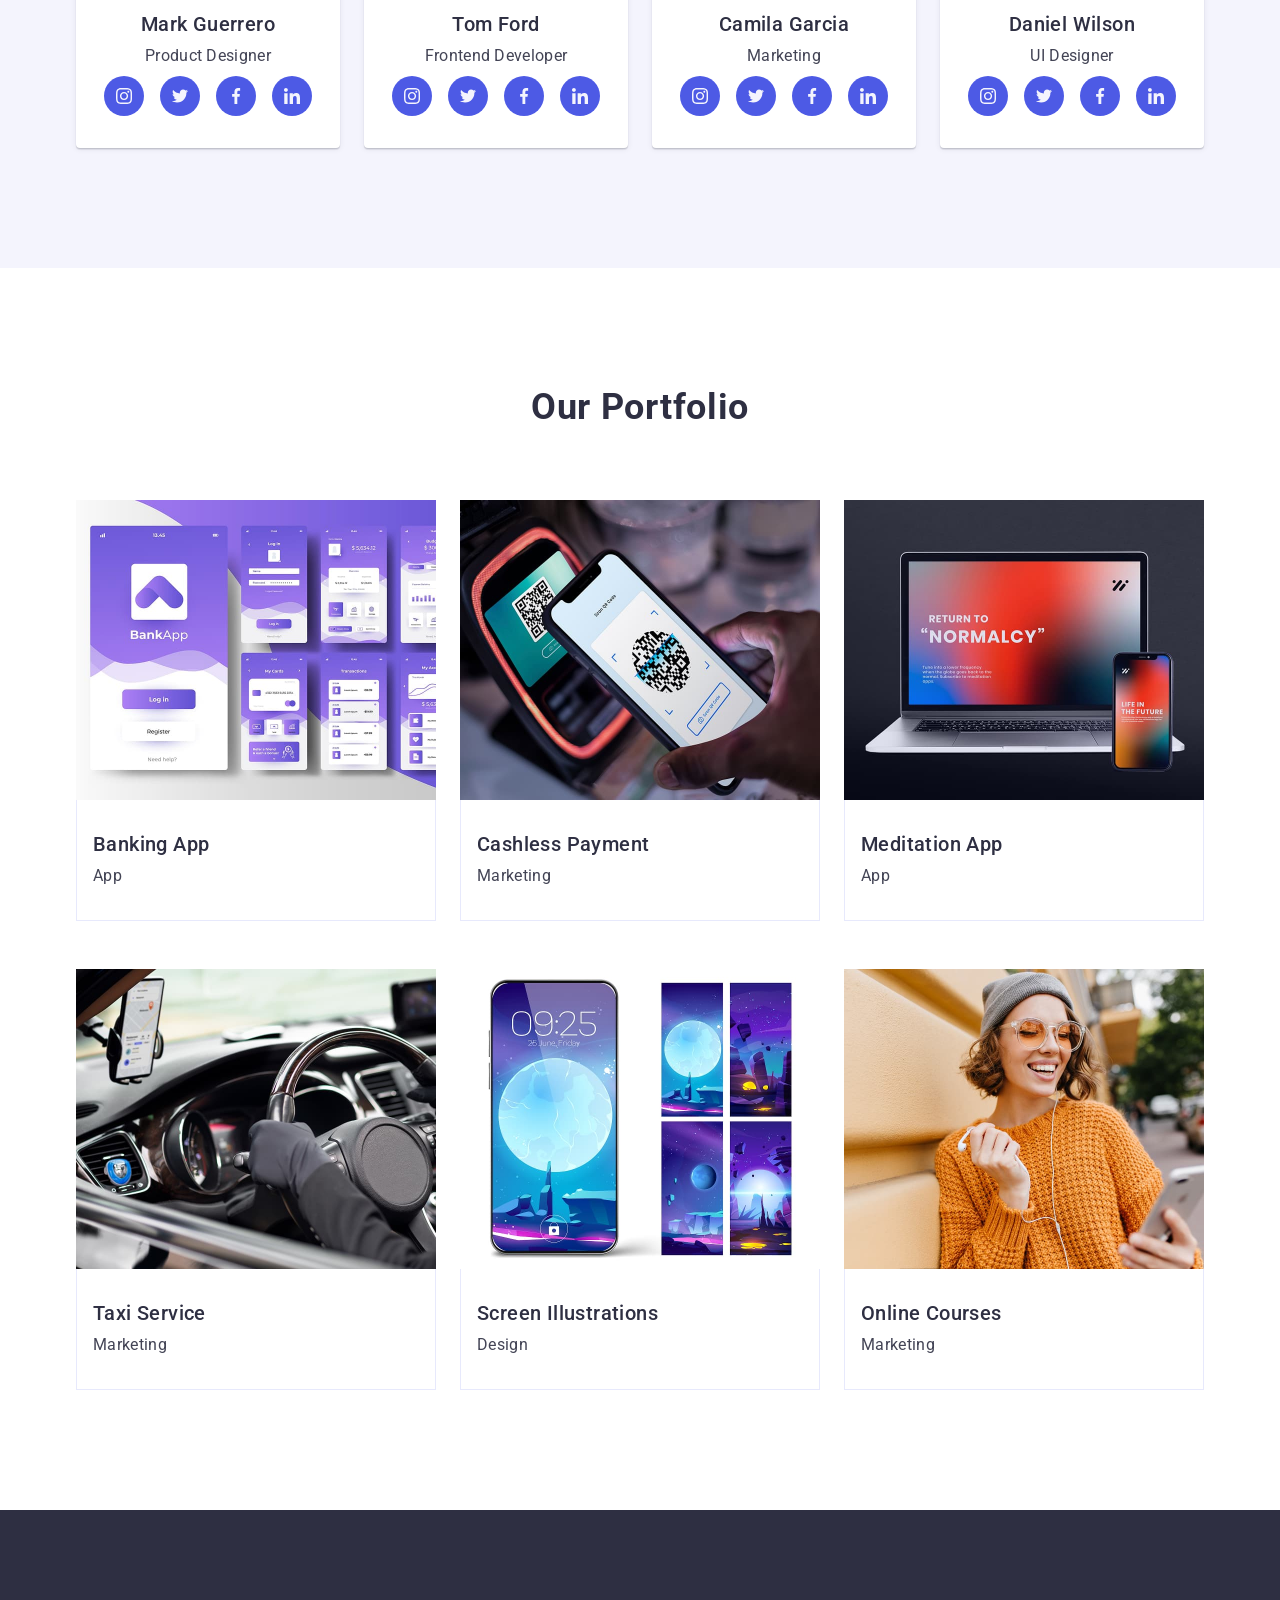
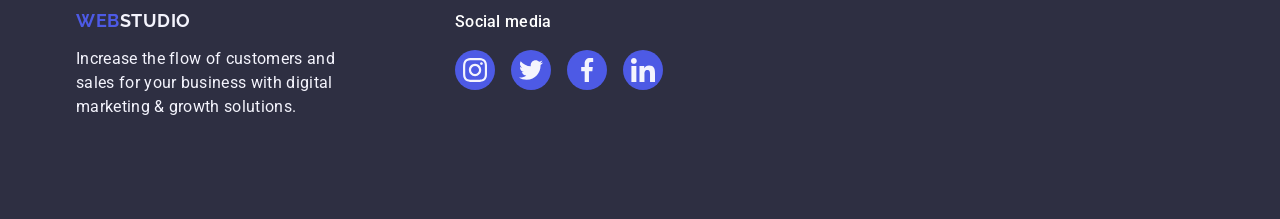
==== commit 4537adf2: "add socials styles" ====
--- a/index.html
+++ b/index.html
@@ -91,9 +91,10 @@
                         </h2>
                         <ul class="features-list">
                             <li class="features-list-item">
-                                <svg class="icon-class">
+                                <svg class="icon" width="64" height="64">
                                     <use
-                                        href="./images/symbol-defs.svg#icon-antenna"
+                                        class="icon-link"
+                                        href="./images/sprite.svg#icon-antenna"
                                     ></use>
                                 </svg>
                                 <h3 class="subtitle">Strategy</h3>
@@ -104,9 +105,10 @@
                                 </p>
                             </li>
                             <li class="features-list-item">
-                                <svg class="icon-class">
+                                <svg class="icon" width="64" height="64">
                                     <use
-                                        href="./images/symbol-defs.svg#icon-clock"
+                                        class="icon-link"
+                                        href="./images/sprite.svg#icon-clock"
                                     ></use>
                                 </svg>
                                 <h3 class="subtitle">Punctuality</h3>
@@ -117,9 +119,10 @@
                                 </p>
                             </li>
                             <li class="features-list-item">
-                                <svg class="icon-class">
+                                <svg class="icon" width="64" height="64">
                                     <use
-                                        href="./images/symbol-defs.svg#icon-diagram"
+                                        class="icon-link"
+                                        href="./images/sprite.svg#icon-diagram"
                                     ></use>
                                 </svg>
                                 <h3 class="subtitle">Diligence</h3>
@@ -130,9 +133,10 @@
                                 </p>
                             </li>
                             <li class="features-list-item">
-                                <svg class="icon-class">
+                                <svg class="icon" width="64" height="64">
                                     <use
-                                        href="./images/symbol-defs.svg#icon-astronaut"
+                                        class="icon-link"
+                                        href="./images/sprite.svg#icon-astronaut"
                                     ></use>
                                 </svg>
                                 <h3 class="subtitle">Technologies</h3>
@@ -162,6 +166,84 @@
                                 <div class="team-card-text-content">
                                     <h3 class="subtitle">Mark Guerrero</h3>
                                     <p class="text">Product Designer</p>
+                                    <ul class="socials-list">
+                                        <li class="socials-list-item">
+                                            <a
+                                                class="socials-link"
+                                                href="https://www.instagram.com/"
+                                                target="_blank"
+                                                rel="noopener noreferrer"
+                                            >
+                                                <svg
+                                                    class="socials-icon"
+                                                    width="16"
+                                                    height="16"
+                                                >
+                                                    <use
+                                                        class="icon-link"
+                                                        href="./images/sprite.svg#icon-instagram"
+                                                    ></use>
+                                                </svg>
+                                            </a>
+                                        </li>
+                                        <li class="socials-list-item">
+                                            <a
+                                                class="socials-link"
+                                                href="https://x.com/"
+                                                target="_blank"
+                                                rel="noopener noreferrer"
+                                            >
+                                                <svg
+                                                    class="socials-icon"
+                                                    width="16"
+                                                    height="16"
+                                                >
+                                                    <use
+                                                        class="icon-link"
+                                                        href="./images/sprite.svg#icon-twitter"
+                                                    ></use>
+                                                </svg>
+                                            </a>
+                                        </li>
+                                        <li class="socials-list-item">
+                                            <a
+                                                class="socials-link"
+                                                href="https://www.facebook.com/"
+                                                target="_blank"
+                                                rel="noopener noreferrer"
+                                            >
+                                                <svg
+                                                    class="socials-icon"
+                                                    width="16"
+                                                    height="16"
+                                                >
+                                                    <use
+                                                        class="icon-link"
+                                                        href="./images/sprite.svg#icon-facebook"
+                                                    ></use>
+                                                </svg>
+                                            </a>
+                                        </li>
+                                        <li class="socials-list-item">
+                                            <a
+                                                class="socials-link"
+                                                href="https://www.linkedin.com/"
+                                                target="_blank"
+                                                rel="noopener noreferrer"
+                                            >
+                                                <svg
+                                                    class="socials-icon"
+                                                    width="16"
+                                                    height="16"
+                                                >
+                                                    <use
+                                                        class="icon-link"
+                                                        href="./images/sprite.svg#icon-linkedin"
+                                                    ></use>
+                                                </svg>
+                                            </a>
+                                        </li>
+                                    </ul>
                                 </div>
                             </li>
                             <li class="team-list-item">
@@ -175,6 +257,84 @@
                                 <div class="team-card-text-content">
                                     <h3 class="subtitle">Tom Ford</h3>
                                     <p class="text">Frontend Developer</p>
+                                    <ul class="socials-list">
+                                        <li class="socials-list-item">
+                                            <a
+                                                class="socials-link"
+                                                href="https://www.instagram.com/"
+                                                target="_blank"
+                                                rel="noopener noreferrer"
+                                            >
+                                                <svg
+                                                    class="socials-icon"
+                                                    width="16"
+                                                    height="16"
+                                                >
+                                                    <use
+                                                        class="icon-link"
+                                                        href="./images/sprite.svg#icon-instagram"
+                                                    ></use>
+                                                </svg>
+                                            </a>
+                                        </li>
+                                        <li class="socials-list-item">
+                                            <a
+                                                class="socials-link"
+                                                href="https://x.com/"
+                                                target="_blank"
+                                                rel="noopener noreferrer"
+                                            >
+                                                <svg
+                                                    class="socials-icon"
+                                                    width="16"
+                                                    height="16"
+                                                >
+                                                    <use
+                                                        class="icon-link"
+                                                        href="./images/sprite.svg#icon-twitter"
+                                                    ></use>
+                                                </svg>
+                                            </a>
+                                        </li>
+                                        <li class="socials-list-item">
+                                            <a
+                                                class="socials-link"
+                                                href="https://www.facebook.com/"
+                                                target="_blank"
+                                                rel="noopener noreferrer"
+                                            >
+                                                <svg
+                                                    class="socials-icon"
+                                                    width="16"
+                                                    height="16"
+                                                >
+                                                    <use
+                                                        class="icon-link"
+                                                        href="./images/sprite.svg#icon-facebook"
+                                                    ></use>
+                                                </svg>
+                                            </a>
+                                        </li>
+                                        <li class="socials-list-item">
+                                            <a
+                                                class="socials-link"
+                                                href="https://www.linkedin.com/"
+                                                target="_blank"
+                                                rel="noopener noreferrer"
+                                            >
+                                                <svg
+                                                    class="socials-icon"
+                                                    width="16"
+                                                    height="16"
+                                                >
+                                                    <use
+                                                        class="icon-link"
+                                                        href="./images/sprite.svg#icon-linkedin"
+                                                    ></use>
+                                                </svg>
+                                            </a>
+                                        </li>
+                                    </ul>
                                 </div>
                             </li>
                             <li class="team-list-item">
@@ -188,6 +348,84 @@
                                 <div class="team-card-text-content">
                                     <h3 class="subtitle">Camila Garcia</h3>
                                     <p class="text">Marketing</p>
+                                    <ul class="socials-list">
+                                        <li class="socials-list-item">
+                                            <a
+                                                class="socials-link"
+                                                href="https://www.instagram.com/"
+                                                target="_blank"
+                                                rel="noopener noreferrer"
+                                            >
+                                                <svg
+                                                    class="socials-icon"
+                                                    width="16"
+                                                    height="16"
+                                                >
+                                                    <use
+                                                        class="icon-link"
+                                                        href="./images/sprite.svg#icon-instagram"
+                                                    ></use>
+                                                </svg>
+                                            </a>
+                                        </li>
+                                        <li class="socials-list-item">
+                                            <a
+                                                class="socials-link"
+                                                href="https://x.com/"
+                                                target="_blank"
+                                                rel="noopener noreferrer"
+                                            >
+                                                <svg
+                                                    class="socials-icon"
+                                                    width="16"
+                                                    height="16"
+                                                >
+                                                    <use
+                                                        class="icon-link"
+                                                        href="./images/sprite.svg#icon-twitter"
+                                                    ></use>
+                                                </svg>
+                                            </a>
+                                        </li>
+                                        <li class="socials-list-item">
+                                            <a
+                                                class="socials-link"
+                                                href="https://www.facebook.com/"
+                                                target="_blank"
+                                                rel="noopener noreferrer"
+                                            >
+                                                <svg
+                                                    class="socials-icon"
+                                                    width="16"
+                                                    height="16"
+                                                >
+                                                    <use
+                                                        class="icon-link"
+                                                        href="./images/sprite.svg#icon-facebook"
+                                                    ></use>
+                                                </svg>
+                                            </a>
+                                        </li>
+                                        <li class="socials-list-item">
+                                            <a
+                                                class="socials-link"
+                                                href="https://www.linkedin.com/"
+                                                target="_blank"
+                                                rel="noopener noreferrer"
+                                            >
+                                                <svg
+                                                    class="socials-icon"
+                                                    width="16"
+                                                    height="16"
+                                                >
+                                                    <use
+                                                        class="icon-link"
+                                                        href="./images/sprite.svg#icon-linkedin"
+                                                    ></use>
+                                                </svg>
+                                            </a>
+                                        </li>
+                                    </ul>
                                 </div>
                             </li>
                             <li class="team-list-item">
@@ -201,6 +439,84 @@
                                 <div class="team-card-text-content">
                                     <h3 class="subtitle">Daniel Wilson</h3>
                                     <p class="text">UI Designer</p>
+                                    <ul class="socials-list">
+                                        <li class="socials-list-item">
+                                            <a
+                                                class="socials-link"
+                                                href="https://www.instagram.com/"
+                                                target="_blank"
+                                                rel="noopener noreferrer"
+                                            >
+                                                <svg
+                                                    class="socials-icon"
+                                                    width="16"
+                                                    height="16"
+                                                >
+                                                    <use
+                                                        class="icon-link"
+                                                        href="./images/sprite.svg#icon-instagram"
+                                                    ></use>
+                                                </svg>
+                                            </a>
+                                        </li>
+                                        <li class="socials-list-item">
+                                            <a
+                                                class="socials-link"
+                                                href="https://x.com/"
+                                                target="_blank"
+                                                rel="noopener noreferrer"
+                                            >
+                                                <svg
+                                                    class="socials-icon"
+                                                    width="16"
+                                                    height="16"
+                                                >
+                                                    <use
+                                                        class="icon-link"
+                                                        href="./images/sprite.svg#icon-twitter"
+                                                    ></use>
+                                                </svg>
+                                            </a>
+                                        </li>
+                                        <li class="socials-list-item">
+                                            <a
+                                                class="socials-link"
+                                                href="https://www.facebook.com/"
+                                                target="_blank"
+                                                rel="noopener noreferrer"
+                                            >
+                                                <svg
+                                                    class="socials-icon"
+                                                    width="16"
+                                                    height="16"
+                                                >
+                                                    <use
+                                                        class="icon-link"
+                                                        href="./images/sprite.svg#icon-facebook"
+                                                    ></use>
+                                                </svg>
+                                            </a>
+                                        </li>
+                                        <li class="socials-list-item">
+                                            <a
+                                                class="socials-link"
+                                                href="https://www.linkedin.com/"
+                                                target="_blank"
+                                                rel="noopener noreferrer"
+                                            >
+                                                <svg
+                                                    class="socials-icon"
+                                                    width="16"
+                                                    height="16"
+                                                >
+                                                    <use
+                                                        class="icon-link"
+                                                        href="./images/sprite.svg#icon-linkedin"
+                                                    ></use>
+                                                </svg>
+                                            </a>
+                                        </li>
+                                    </ul>
                                 </div>
                             </li>
                         </ul>
@@ -293,46 +609,101 @@
 
             <footer class="footer">
                 <div class="container">
-                    <!-- Logo -->
-                    <a class="logo-link" href="./index.html"
-                        >Web<span class="footer-logo-accent">Studio</span></a
-                    >
-                    <!-- Advantage -->
-                    <p class="footer-text">
-                        Increase the flow of customers and<br />
-                        sales for your business with digital<br />
-                        marketing & growth solutions.
-                    </p>
-                    <ul>
-                        <li>
-                            <svg class="icon-class">
-                                <use
-                                    href="./images/symbol-defs.svg#icon-facebook"
-                                ></use>
-                            </svg>
-                        </li>
-                        <li>
-                            <svg class="icon-class">
-                                <use
-                                    href="./images/symbol-defs.svg#icon-linkedin"
-                                ></use>
-                            </svg>
-                        </li>
-                        <li>
-                            <svg class="icon-class">
-                                <use
-                                    href="./images/symbol-defs.svg#icon-twitter"
-                                ></use>
-                            </svg>
-                        </li>
-                        <li>
-                            <svg class="icon-class">
-                                <use
-                                    href="./images/symbol-defs.svg#icon-instagram"
-                                ></use>
-                            </svg>
-                        </li>
-                    </ul>
+                    <div class="footer-wrapper">
+                        <!-- Logo -->
+                        <a class="logo-link" href="./index.html"
+                            >Web<span class="footer-logo-accent"
+                                >Studio</span
+                            ></a
+                        >
+                        <!-- Advantage -->
+                        <p class="footer-text">
+                            Increase the flow of customers and<br />
+                            sales for your business with digital<br />
+                            marketing & growth solutions.
+                        </p>
+                    </div>
+                    <div class="footer-wrapper">
+                        <h3 class="subtitle socials-subtitle">Social media</h3>
+                        <ul class="socials-list">
+                            <li class="socials-list-item">
+                                <a
+                                    class="socials-link"
+                                    href="https://www.instagram.com/"
+                                    target="_blank"
+                                    rel="noopener noreferrer"
+                                >
+                                    <svg
+                                        class="socials-icon"
+                                        width="24"
+                                        height="24"
+                                    >
+                                        <use
+                                            class="icon-link"
+                                            href="./images/sprite.svg#icon-instagram"
+                                        ></use>
+                                    </svg>
+                                </a>
+                            </li>
+                            <li class="socials-list-item">
+                                <a
+                                    class="socials-link"
+                                    href="https://x.com/"
+                                    target="_blank"
+                                    rel="noopener noreferrer"
+                                >
+                                    <svg
+                                        class="socials-icon"
+                                        width="24"
+                                        height="24"
+                                    >
+                                        <use
+                                            class="icon-link"
+                                            href="./images/sprite.svg#icon-twitter"
+                                        ></use>
+                                    </svg>
+                                </a>
+                            </li>
+                            <li class="socials-list-item">
+                                <a
+                                    class="socials-link"
+                                    href="https://www.facebook.com/"
+                                    target="_blank"
+                                    rel="noopener noreferrer"
+                                >
+                                    <svg
+                                        class="socials-icon"
+                                        width="24"
+                                        height="24"
+                                    >
+                                        <use
+                                            class="icon-link"
+                                            href="./images/sprite.svg#icon-facebook"
+                                        ></use>
+                                    </svg>
+                                </a>
+                            </li>
+                            <li class="socials-list-item">
+                                <a
+                                    class="socials-link"
+                                    href="https://www.linkedin.com/"
+                                    target="_blank"
+                                    rel="noopener noreferrer"
+                                >
+                                    <svg
+                                        class="socials-icon"
+                                        width="24"
+                                        height="24"
+                                    >
+                                        <use
+                                            class="icon-link"
+                                            href="./images/sprite.svg#icon-linkedin"
+                                        ></use>
+                                    </svg>
+                                </a>
+                            </li>
+                        </ul>
+                    </div>
                 </div>
             </footer>
         </div>
--- a/css/styles.css
+++ b/css/styles.css
@@ -294,6 +294,38 @@
     padding: 32px 0;
     text-align: center;
 }
+
+.team .text {
+    margin-bottom: 8px;
+}
+
+.socials-list {
+    display: flex;
+    gap: 16px;
+}
+
+.team .socials-list {
+    justify-content: center;
+}
+.socials-link {
+    display: flex;
+    align-items: center;
+    justify-content: center;
+    width: 40px;
+    height: 40px;
+    border-radius: 50%;
+    background-color: var(--primary-brand-color);
+}
+
+.socials-icon {
+    fill: var(--light-mode-color);
+}
+
+.socials-link:hover,
+.socials-link:focus {
+    background-color: var(--pressed-state-color);
+}
+
 /* #endregion */
 
 /* Portfolio #region */
@@ -327,6 +359,15 @@
     background-color: var(--dark-color);
 }
 
+.footer .container {
+    display: flex;
+    align-items: start;
+}
+
+.footer-wrapper:first-child {
+    margin-right: 120px;
+}
+
 .footer .logo-link {
     display: inline-block;
     margin-bottom: 16px;
@@ -338,6 +379,19 @@
 
 .footer-text {
     color: var(--light-mode-color);
+}
+
+.socials-subtitle {
+    margin-bottom: 16px;
+    font-size: 16px;
+    line-height: inherit;
+    text-transform: none;
+    color: #fff;
+}
+
+.footer .socials-link:hover,
+.footer .socials-link:focus {
+    background-color: var(--success-color);
 }
 
 /* #endregion */
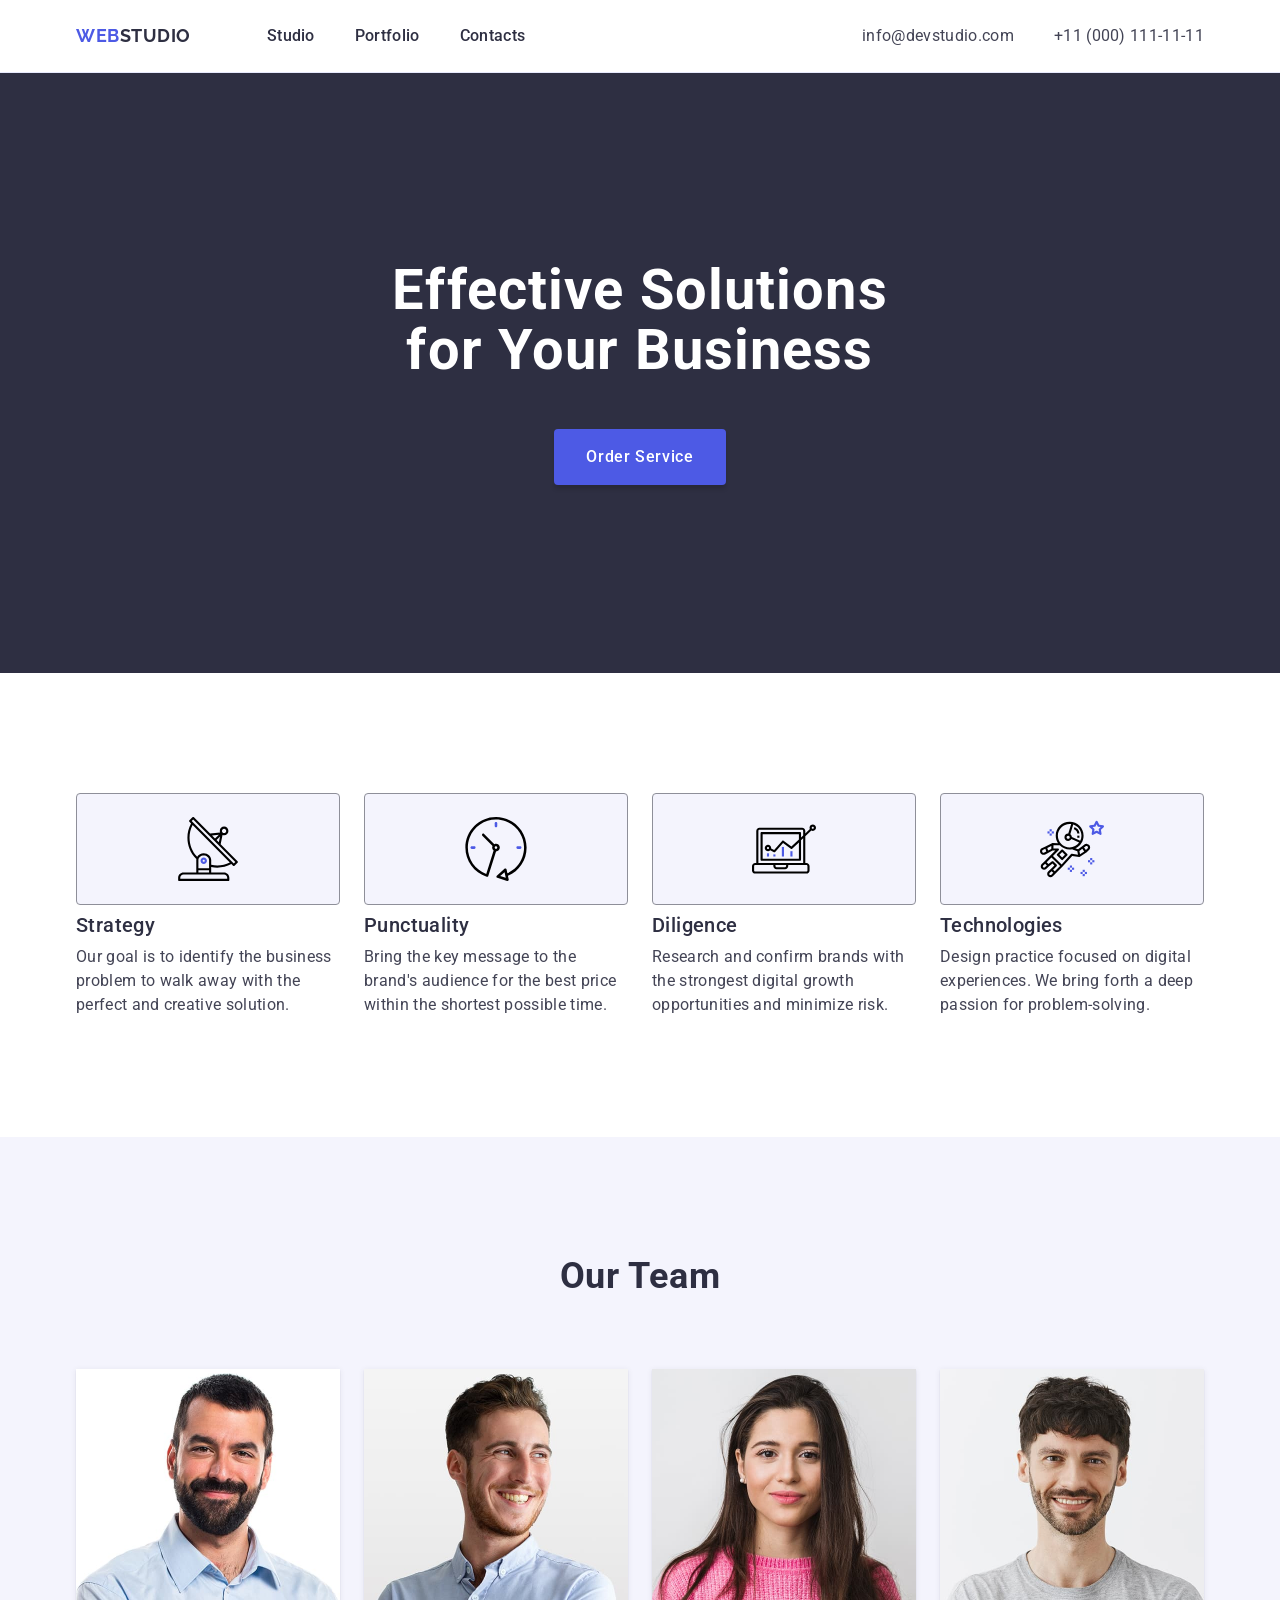
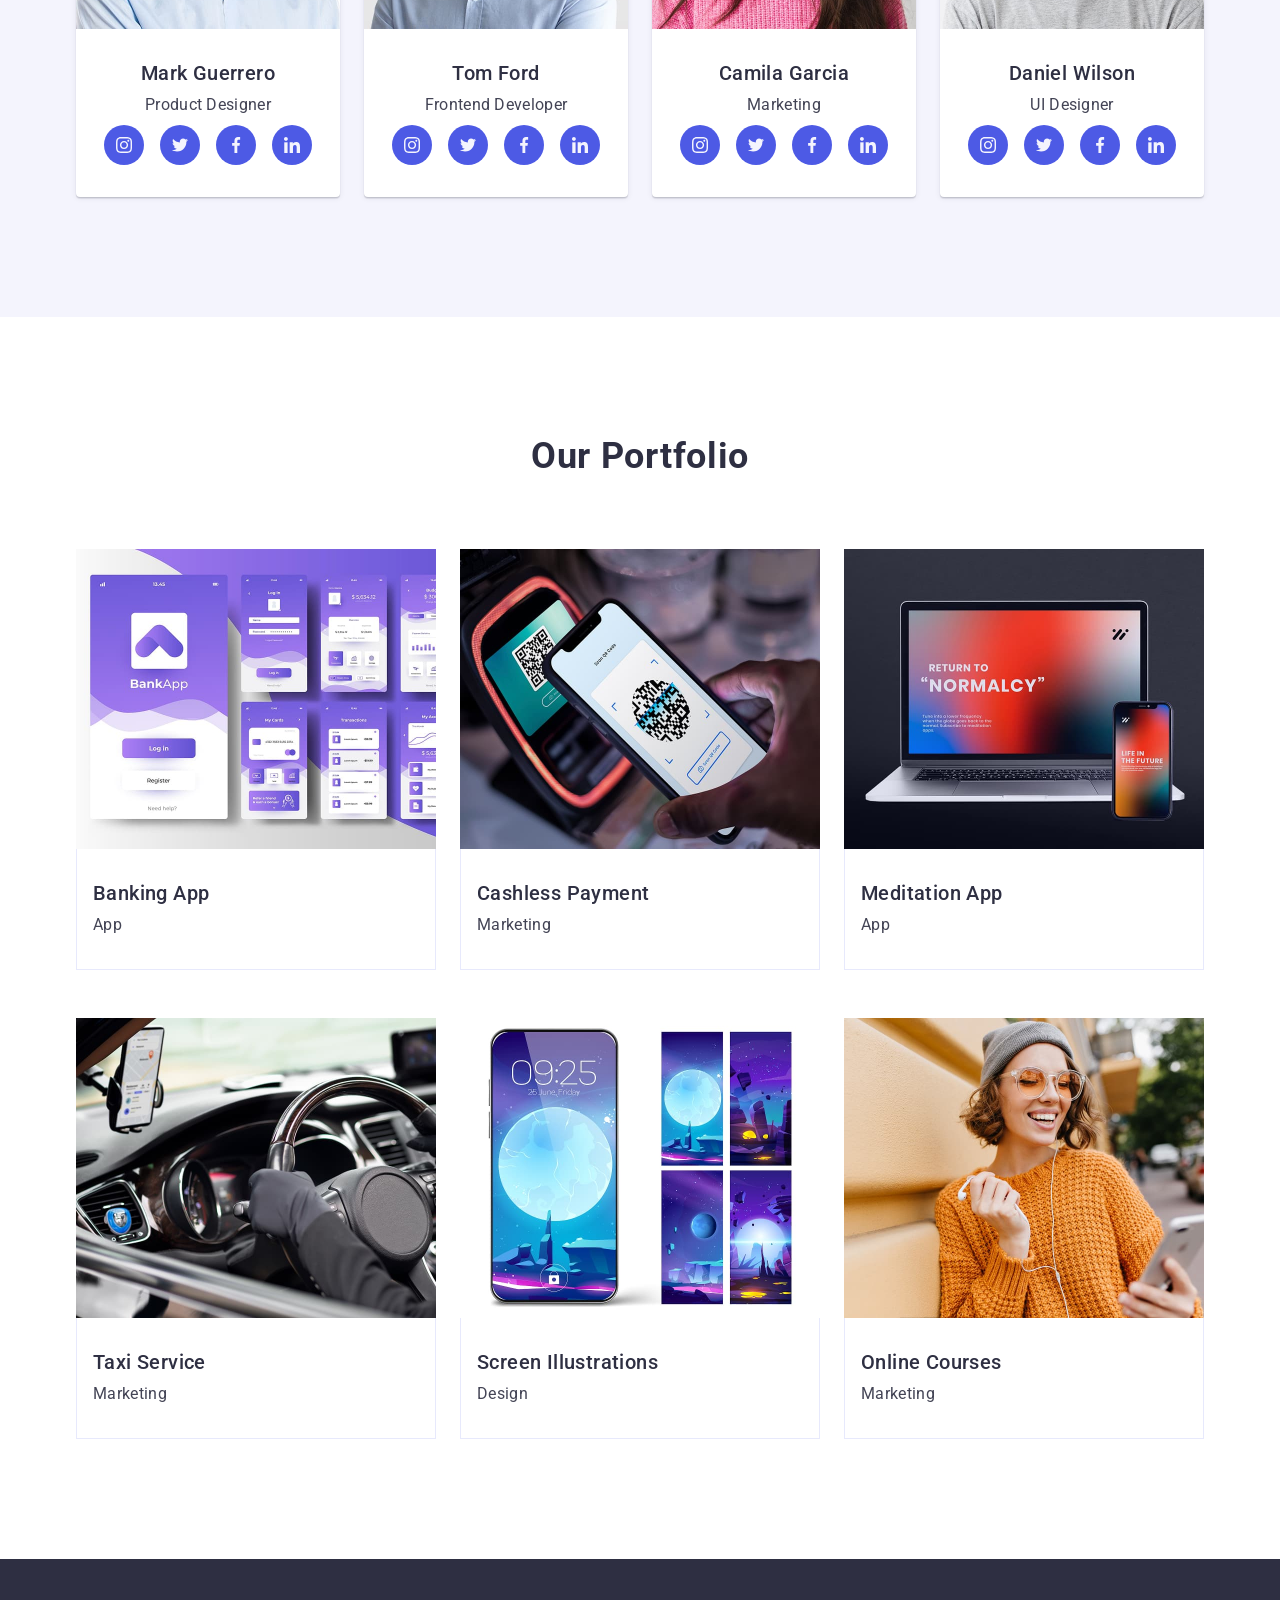
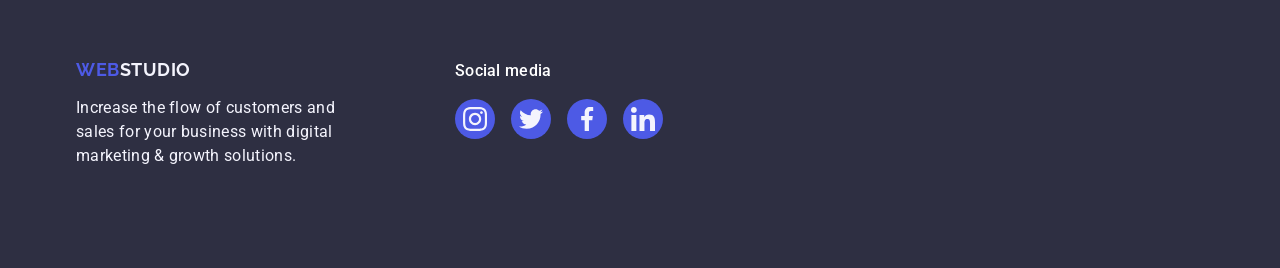
==== commit dc4aeefb: "add styles to features icons" ====
--- a/index.html
+++ b/index.html
@@ -23,6 +23,7 @@
     </head>
     <body>
         <div class="page-container">
+            <!-- Header -->
             <header class="header">
                 <div class="container">
                     <!-- Navigation -->
@@ -91,12 +92,18 @@
                         </h2>
                         <ul class="features-list">
                             <li class="features-list-item">
-                                <svg class="icon" width="64" height="64">
-                                    <use
-                                        class="icon-link"
-                                        href="./images/sprite.svg#icon-antenna"
-                                    ></use>
-                                </svg>
+                                <div class="features-icon-wrapper">
+                                    <svg
+                                        class="features-icon"
+                                        width="64"
+                                        height="64"
+                                    >
+                                        <use
+                                            class="icon-link"
+                                            href="./images/sprite.svg#icon-antenna"
+                                        ></use>
+                                    </svg>
+                                </div>
                                 <h3 class="subtitle">Strategy</h3>
                                 <p class="text">
                                     Our goal is to identify the business problem
@@ -105,12 +112,18 @@
                                 </p>
                             </li>
                             <li class="features-list-item">
-                                <svg class="icon" width="64" height="64">
-                                    <use
-                                        class="icon-link"
-                                        href="./images/sprite.svg#icon-clock"
-                                    ></use>
-                                </svg>
+                                <div class="features-icon-wrapper">
+                                    <svg
+                                        class="features-icon"
+                                        width="64"
+                                        height="64"
+                                    >
+                                        <use
+                                            class="icon-link"
+                                            href="./images/sprite.svg#icon-clock"
+                                        ></use>
+                                    </svg>
+                                </div>
                                 <h3 class="subtitle">Punctuality</h3>
                                 <p class="text">
                                     Bring the key message to the brand's
@@ -119,12 +132,18 @@
                                 </p>
                             </li>
                             <li class="features-list-item">
-                                <svg class="icon" width="64" height="64">
-                                    <use
-                                        class="icon-link"
-                                        href="./images/sprite.svg#icon-diagram"
-                                    ></use>
-                                </svg>
+                                <div class="features-icon-wrapper">
+                                    <svg
+                                        class="features-icon"
+                                        width="64"
+                                        height="64"
+                                    >
+                                        <use
+                                            class="icon-link"
+                                            href="./images/sprite.svg#icon-diagram"
+                                        ></use>
+                                    </svg>
+                                </div>
                                 <h3 class="subtitle">Diligence</h3>
                                 <p class="text">
                                     Research and confirm brands with the
@@ -133,12 +152,18 @@
                                 </p>
                             </li>
                             <li class="features-list-item">
-                                <svg class="icon" width="64" height="64">
-                                    <use
-                                        class="icon-link"
-                                        href="./images/sprite.svg#icon-astronaut"
-                                    ></use>
-                                </svg>
+                                <div class="features-icon-wrapper">
+                                    <svg
+                                        class="features-icon"
+                                        width="64"
+                                        height="64"
+                                    >
+                                        <use
+                                            class="icon-link"
+                                            href="./images/sprite.svg#icon-astronaut"
+                                        ></use>
+                                    </svg>
+                                </div>
                                 <h3 class="subtitle">Technologies</h3>
                                 <p class="text">
                                     Design practice focused on digital
@@ -607,6 +632,7 @@
                 </section>
             </main>
 
+            <!-- Footer -->
             <footer class="footer">
                 <div class="container">
                     <div class="footer-wrapper">
--- a/css/styles.css
+++ b/css/styles.css
@@ -36,6 +36,7 @@
 
     --border-radius: 0 0 4px 4px;
     --hero-button-border-radius: 4px;
+    --features-border-radius: 4px;
 }
 /* #endregion */
 
@@ -269,6 +270,17 @@
     flex-basis: calc((100% - (24px*3)) / 4);
 }
 
+.features-icon-wrapper {
+    display: flex;
+    align-items: center;
+    justify-content: center;
+    height: 112px;
+    margin-bottom: 8px;
+    border: 1px solid var(--helper-text-color);
+    border-radius: var(--features-border-radius);
+    background-color: var(--light-mode-color);
+}
+
 /* #endregion */
 
 /* Team #region */
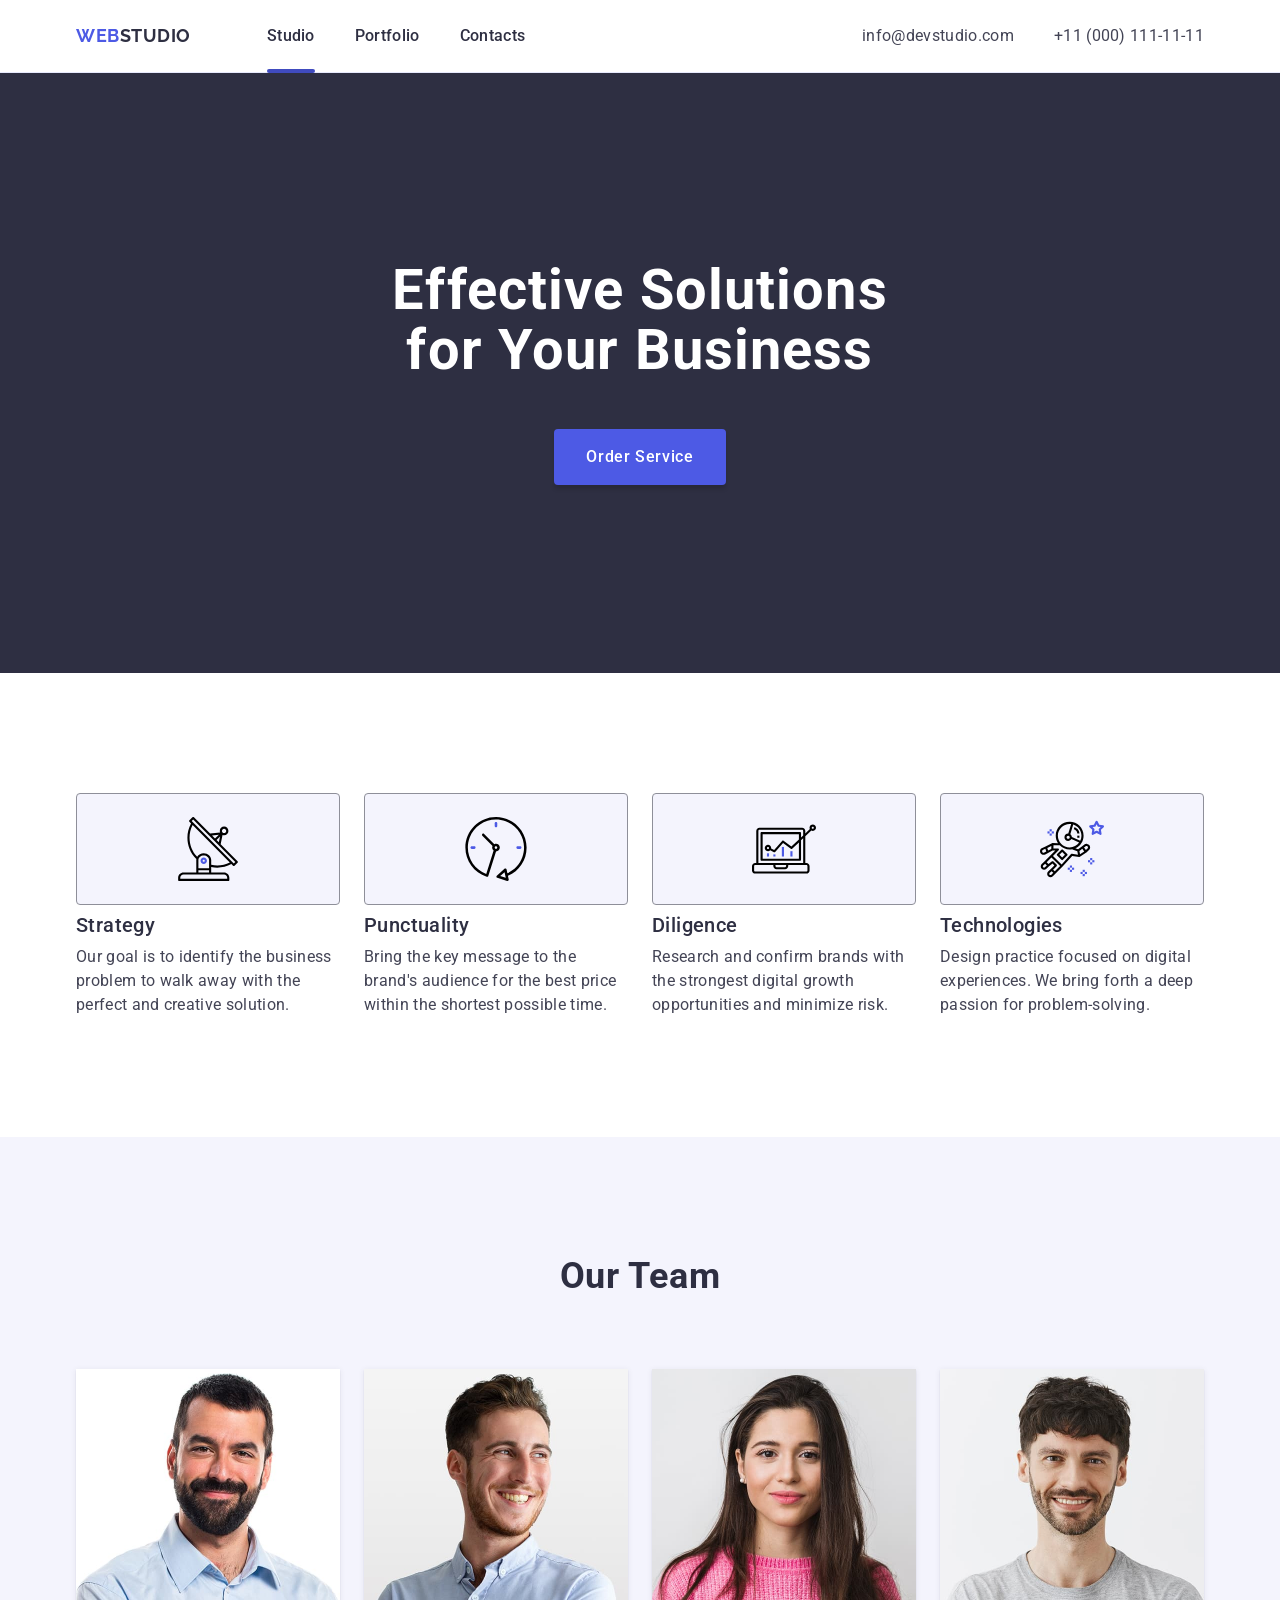
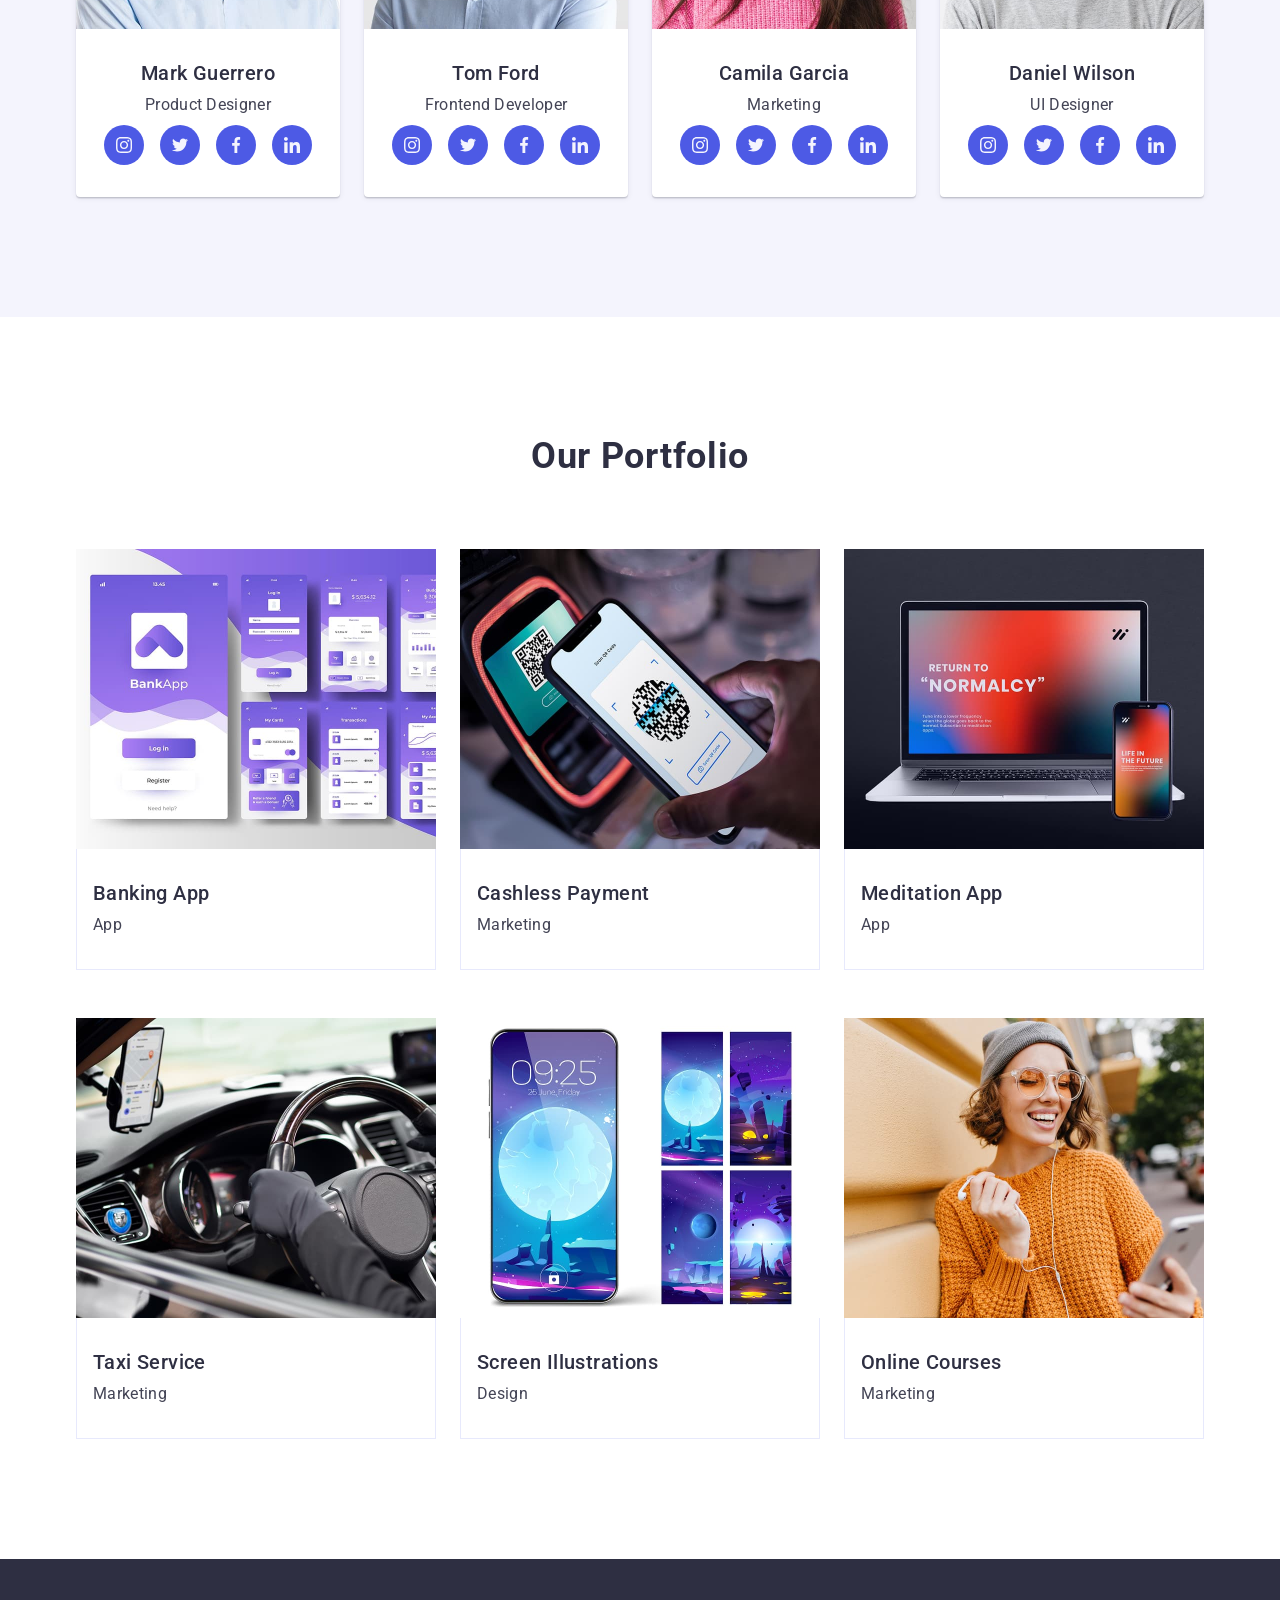
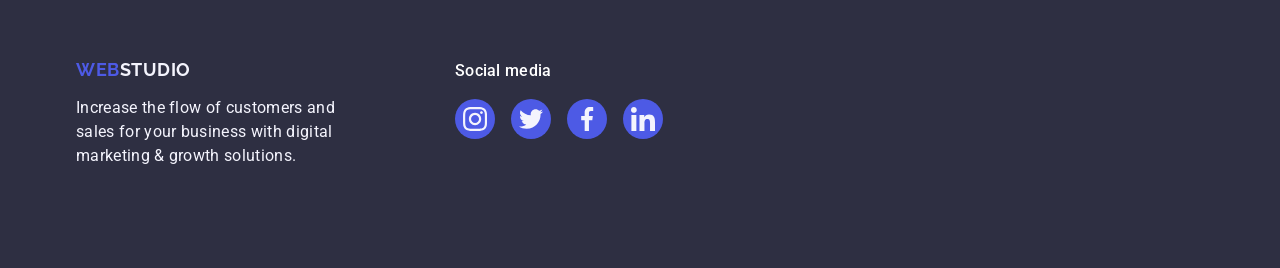
==== commit 5d0aed07: "add active page mark" ====
--- a/index.html
+++ b/index.html
@@ -37,7 +37,7 @@
                         <!-- Navigation -->
                         <ul class="nav-list">
                             <li class="nav-list-item">
-                                <a class="nav-link" href="./index.html"
+                                <a class="active nav-link" href="./index.html"
                                     >Studio</a
                                 >
                             </li>
--- a/css/styles.css
+++ b/css/styles.css
@@ -152,6 +152,10 @@
     color: var(--dark-color);
 }
 
+.nav-list-item {
+    position: relative;
+}
+
 .nav-link {
     font-weight: var(--font-weight-medium);
     color: var(--dark-color);
@@ -162,6 +166,17 @@
 .address-link:hover,
 .address-link:focus {
     color: var(--pressed-state-color);
+}
+
+.active.nav-link:after {
+    content: "";
+    position: absolute;
+    bottom: -1px;
+    left: 0;
+    width: 100%;
+    height: 4px;
+    border-radius: 2px;
+    background-color: var(--pressed-state-color);
 }
 /* #endregion */
 
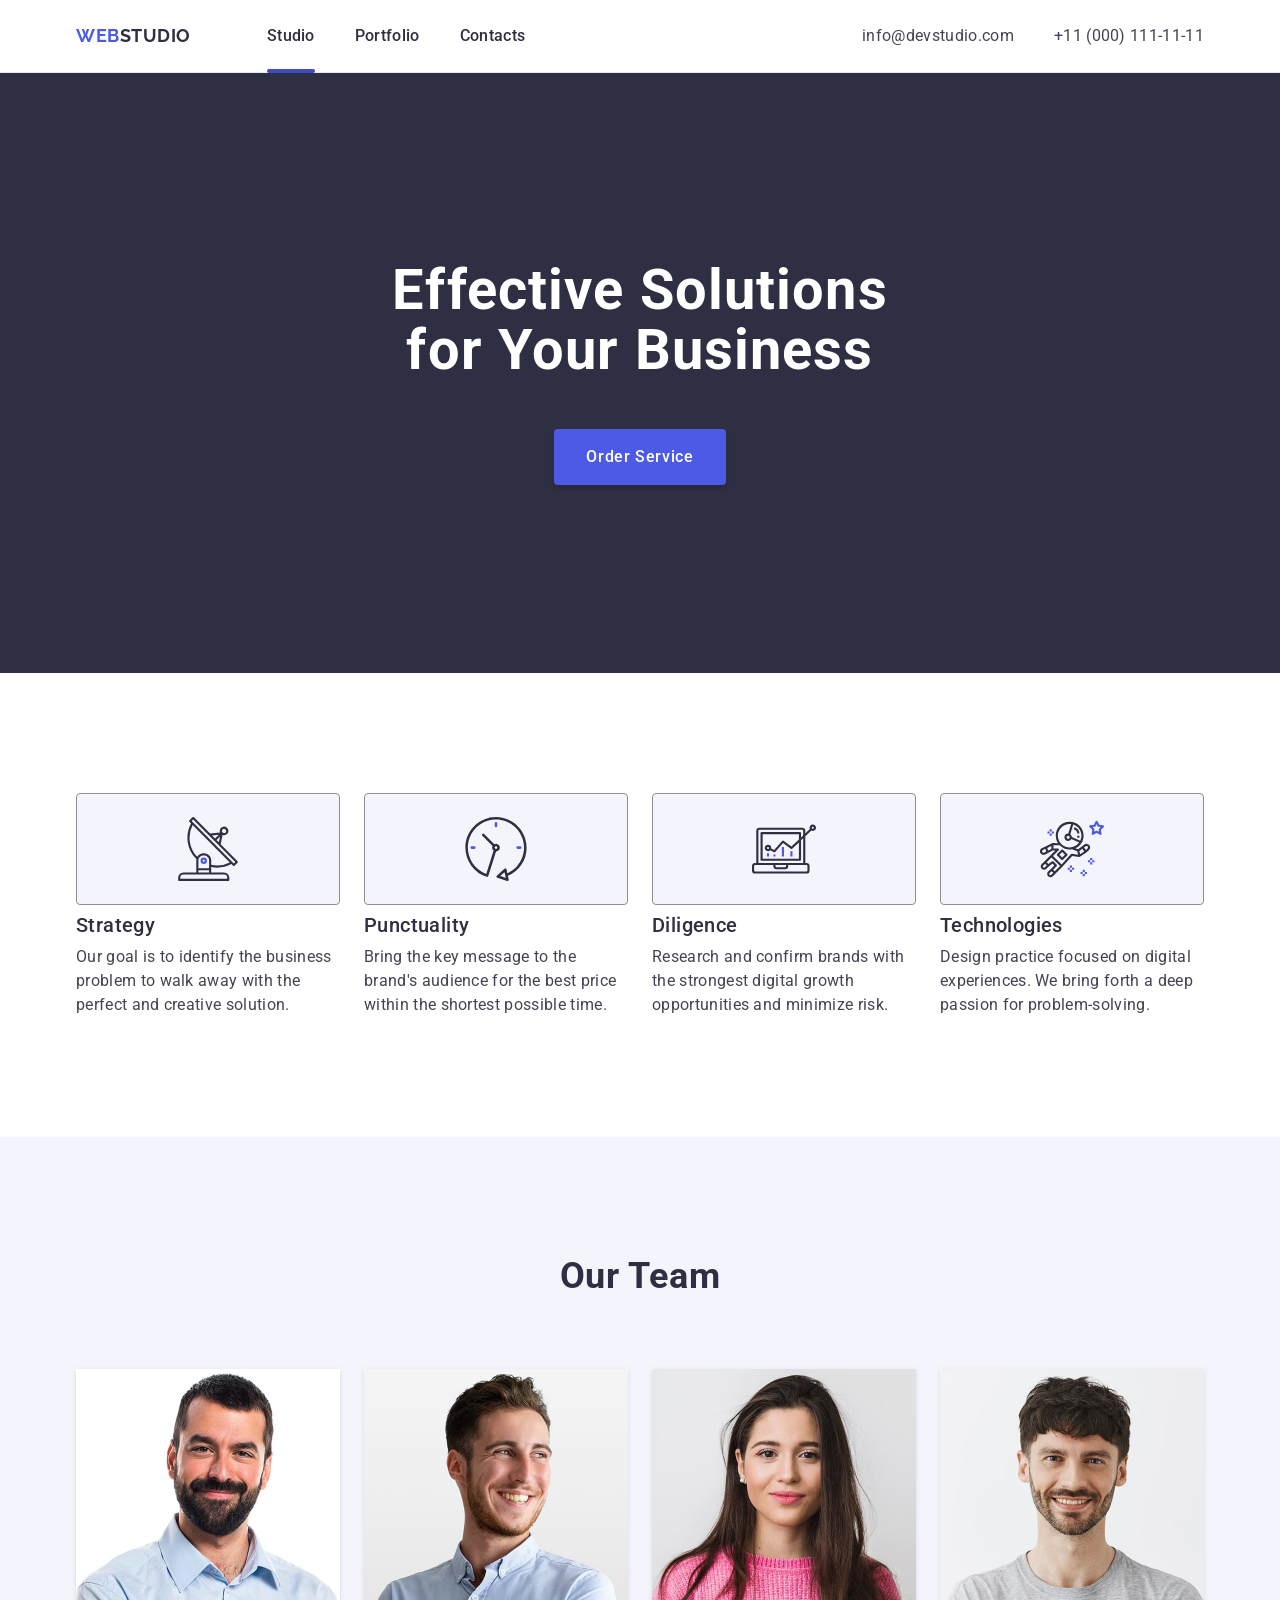
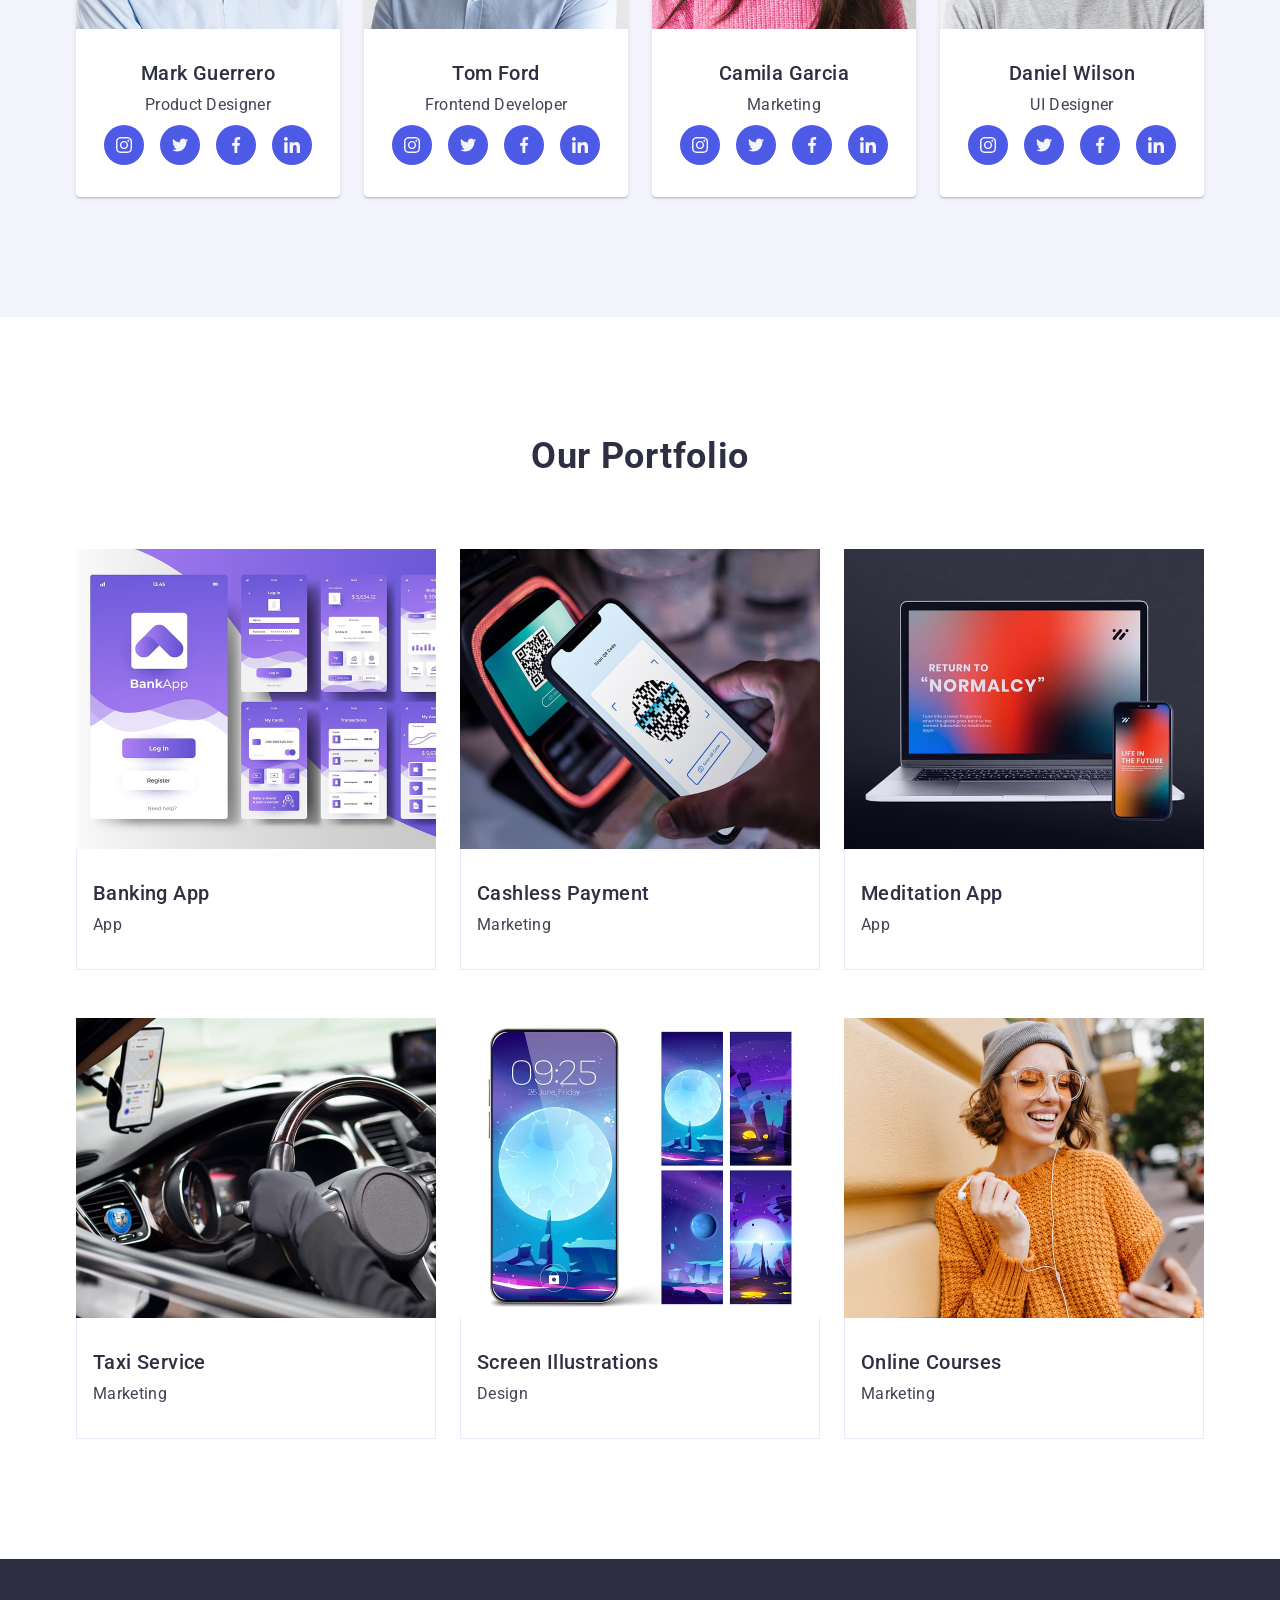
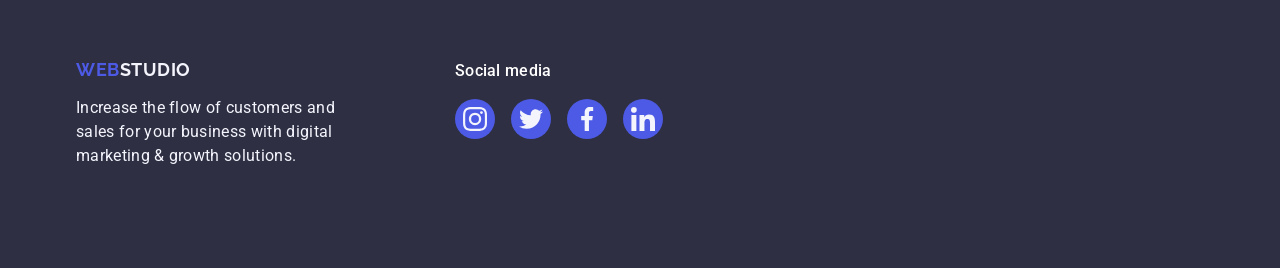
==== commit f2bc8bc7: "add cubic-bezier and rename sprite to icons" ====
--- a/index.html
+++ b/index.html
@@ -100,7 +100,7 @@
                                     >
                                         <use
                                             class="icon-link"
-                                            href="./images/sprite.svg#icon-antenna"
+                                            href="./images/icons.svg#icon-antenna"
                                         ></use>
                                     </svg>
                                 </div>
@@ -120,7 +120,7 @@
                                     >
                                         <use
                                             class="icon-link"
-                                            href="./images/sprite.svg#icon-clock"
+                                            href="./images/icons.svg#icon-clock"
                                         ></use>
                                     </svg>
                                 </div>
@@ -140,7 +140,7 @@
                                     >
                                         <use
                                             class="icon-link"
-                                            href="./images/sprite.svg#icon-diagram"
+                                            href="./images/icons.svg#icon-diagram"
                                         ></use>
                                     </svg>
                                 </div>
@@ -160,7 +160,7 @@
                                     >
                                         <use
                                             class="icon-link"
-                                            href="./images/sprite.svg#icon-astronaut"
+                                            href="./images/icons.svg#icon-astronaut"
                                         ></use>
                                     </svg>
                                 </div>
@@ -206,7 +206,7 @@
                                                 >
                                                     <use
                                                         class="icon-link"
-                                                        href="./images/sprite.svg#icon-instagram"
+                                                        href="./images/icons.svg#icon-instagram"
                                                     ></use>
                                                 </svg>
                                             </a>
@@ -225,7 +225,7 @@
                                                 >
                                                     <use
                                                         class="icon-link"
-                                                        href="./images/sprite.svg#icon-twitter"
+                                                        href="./images/icons.svg#icon-twitter"
                                                     ></use>
                                                 </svg>
                                             </a>
@@ -244,7 +244,7 @@
                                                 >
                                                     <use
                                                         class="icon-link"
-                                                        href="./images/sprite.svg#icon-facebook"
+                                                        href="./images/icons.svg#icon-facebook"
                                                     ></use>
                                                 </svg>
                                             </a>
@@ -263,7 +263,7 @@
                                                 >
                                                     <use
                                                         class="icon-link"
-                                                        href="./images/sprite.svg#icon-linkedin"
+                                                        href="./images/icons.svg#icon-linkedin"
                                                     ></use>
                                                 </svg>
                                             </a>
@@ -297,7 +297,7 @@
                                                 >
                                                     <use
                                                         class="icon-link"
-                                                        href="./images/sprite.svg#icon-instagram"
+                                                        href="./images/icons.svg#icon-instagram"
                                                     ></use>
                                                 </svg>
                                             </a>
@@ -316,7 +316,7 @@
                                                 >
                                                     <use
                                                         class="icon-link"
-                                                        href="./images/sprite.svg#icon-twitter"
+                                                        href="./images/icons.svg#icon-twitter"
                                                     ></use>
                                                 </svg>
                                             </a>
@@ -335,7 +335,7 @@
                                                 >
                                                     <use
                                                         class="icon-link"
-                                                        href="./images/sprite.svg#icon-facebook"
+                                                        href="./images/icons.svg#icon-facebook"
                                                     ></use>
                                                 </svg>
                                             </a>
@@ -354,7 +354,7 @@
                                                 >
                                                     <use
                                                         class="icon-link"
-                                                        href="./images/sprite.svg#icon-linkedin"
+                                                        href="./images/icons.svg#icon-linkedin"
                                                     ></use>
                                                 </svg>
                                             </a>
@@ -388,7 +388,7 @@
                                                 >
                                                     <use
                                                         class="icon-link"
-                                                        href="./images/sprite.svg#icon-instagram"
+                                                        href="./images/icons.svg#icon-instagram"
                                                     ></use>
                                                 </svg>
                                             </a>
@@ -407,7 +407,7 @@
                                                 >
                                                     <use
                                                         class="icon-link"
-                                                        href="./images/sprite.svg#icon-twitter"
+                                                        href="./images/icons.svg#icon-twitter"
                                                     ></use>
                                                 </svg>
                                             </a>
@@ -426,7 +426,7 @@
                                                 >
                                                     <use
                                                         class="icon-link"
-                                                        href="./images/sprite.svg#icon-facebook"
+                                                        href="./images/icons.svg#icon-facebook"
                                                     ></use>
                                                 </svg>
                                             </a>
@@ -445,7 +445,7 @@
                                                 >
                                                     <use
                                                         class="icon-link"
-                                                        href="./images/sprite.svg#icon-linkedin"
+                                                        href="./images/icons.svg#icon-linkedin"
                                                     ></use>
                                                 </svg>
                                             </a>
@@ -479,7 +479,7 @@
                                                 >
                                                     <use
                                                         class="icon-link"
-                                                        href="./images/sprite.svg#icon-instagram"
+                                                        href="./images/icons.svg#icon-instagram"
                                                     ></use>
                                                 </svg>
                                             </a>
@@ -498,7 +498,7 @@
                                                 >
                                                     <use
                                                         class="icon-link"
-                                                        href="./images/sprite.svg#icon-twitter"
+                                                        href="./images/icons.svg#icon-twitter"
                                                     ></use>
                                                 </svg>
                                             </a>
@@ -517,7 +517,7 @@
                                                 >
                                                     <use
                                                         class="icon-link"
-                                                        href="./images/sprite.svg#icon-facebook"
+                                                        href="./images/icons.svg#icon-facebook"
                                                     ></use>
                                                 </svg>
                                             </a>
@@ -536,7 +536,7 @@
                                                 >
                                                     <use
                                                         class="icon-link"
-                                                        href="./images/sprite.svg#icon-linkedin"
+                                                        href="./images/icons.svg#icon-linkedin"
                                                     ></use>
                                                 </svg>
                                             </a>
@@ -554,60 +554,105 @@
                         <h2 class="title">Our portfolio</h2>
                         <ul class="portfolio-list">
                             <li class="portfolio-list-item">
-                                <img
-                                    src="./images/image-5.jpg"
-                                    alt="Banking app interface design with dashboard and transaction screens"
-                                    width="360"
-                                    height="300"
-                                />
+                                <div class="portfolio-overlay">
+                                    <img
+                                        src="./images/image-5.jpg"
+                                        alt="Banking app interface design with dashboard and transaction screens"
+                                        width="360"
+                                        height="300"
+                                    />
+                                    <p class="overlay-text">
+                                        14 Stylish and User-Friendly App Design
+                                        Concepts &centerdot; Task Manager App
+                                        &centerdot; Calorie Tracker App
+                                        &centerdot; Exotic Fruit Ecommerce App
+                                        &centerdot; Cloud Storage App
+                                    </p>
+                                </div>
                                 <div class="portfolio-card-text-content">
                                     <h3 class="subtitle">Banking app</h3>
                                     <p class="text">App</p>
                                 </div>
                             </li>
                             <li class="portfolio-list-item">
-                                <img
-                                    src="./images/image-6.jpg"
-                                    alt="Paying via QR code scan at a contactless payment terminal"
-                                    width="360"
-                                    height="300"
-                                />
+                                <div class="portfolio-overlay">
+                                    <img
+                                        src="./images/image-6.jpg"
+                                        alt="Paying via QR code scan at a contactless payment terminal"
+                                        width="360"
+                                        height="300"
+                                    />
+                                    <p class="overlay-text">
+                                        14 Stylish and User-Friendly App Design
+                                        Concepts &centerdot; Task Manager App
+                                        &centerdot; Calorie Tracker App
+                                        &centerdot; Exotic Fruit Ecommerce App
+                                        &centerdot; Cloud Storage App
+                                    </p>
+                                </div>
                                 <div class="portfolio-card-text-content">
                                     <h3 class="subtitle">Cashless payment</h3>
                                     <p class="text">Marketing</p>
                                 </div>
                             </li>
                             <li class="portfolio-list-item">
-                                <img
-                                    src="./images/image-7.jpg"
-                                    alt="Responsive web design mockup on laptop and smartphone"
-                                    width="360"
-                                    height="300"
-                                />
+                                <div class="portfolio-overlay">
+                                    <img
+                                        src="./images/image-7.jpg"
+                                        alt="Responsive web design mockup on laptop and smartphone"
+                                        width="360"
+                                        height="300"
+                                    />
+                                    <p class="overlay-text">
+                                        14 Stylish and User-Friendly App Design
+                                        Concepts &centerdot; Task Manager App
+                                        &centerdot; Calorie Tracker App
+                                        &centerdot; Exotic Fruit Ecommerce App
+                                        &centerdot; Cloud Storage App
+                                    </p>
+                                </div>
                                 <div class="portfolio-card-text-content">
                                     <h3 class="subtitle">Meditation app</h3>
                                     <p class="text">App</p>
                                 </div>
                             </li>
                             <li class="portfolio-list-item">
-                                <img
-                                    src="./images/image-8.jpg"
-                                    alt="Smartphone with car navigation app mounted on a dashboard"
-                                    width="360"
-                                    height="300"
-                                />
+                                <div class="portfolio-overlay">
+                                    <img
+                                        src="./images/image-8.jpg"
+                                        alt="Smartphone with car navigation app mounted on a dashboard"
+                                        width="360"
+                                        height="300"
+                                    />
+                                    <p class="overlay-text">
+                                        14 Stylish and User-Friendly App Design
+                                        Concepts &centerdot; Task Manager App
+                                        &centerdot; Calorie Tracker App
+                                        &centerdot; Exotic Fruit Ecommerce App
+                                        &centerdot; Cloud Storage App
+                                    </p>
+                                </div>
                                 <div class="portfolio-card-text-content">
                                     <h3 class="subtitle">Taxi service</h3>
                                     <p class="text">Marketing</p>
                                 </div>
                             </li>
                             <li class="portfolio-list-item">
-                                <img
-                                    src="./images/image-9.jpg"
-                                    alt="Mobile app UI kit with celestial animated wallpapers"
-                                    width="360"
-                                    height="300"
-                                />
+                                <div class="portfolio-overlay">
+                                    <img
+                                        src="./images/image-9.jpg"
+                                        alt="Mobile app UI kit with celestial animated wallpapers"
+                                        width="360"
+                                        height="300"
+                                    />
+                                    <p class="overlay-text">
+                                        14 Stylish and User-Friendly App Design
+                                        Concepts &centerdot; Task Manager App
+                                        &centerdot; Calorie Tracker App
+                                        &centerdot; Exotic Fruit Ecommerce App
+                                        &centerdot; Cloud Storage App
+                                    </p>
+                                </div>
                                 <div class="portfolio-card-text-content">
                                     <h3 class="subtitle">
                                         Screen illustrations
@@ -616,12 +661,21 @@
                                 </div>
                             </li>
                             <li class="portfolio-list-item">
-                                <img
-                                    src="./images/image-10.jpg"
-                                    alt="Smiling woman in casual wear listening to music on her smartphone"
-                                    width="360"
-                                    height="300"
-                                />
+                                <div class="portfolio-overlay">
+                                    <img
+                                        src="./images/image-10.jpg"
+                                        alt="Smiling woman in casual wear listening to music on her smartphone"
+                                        width="360"
+                                        height="300"
+                                    />
+                                    <p class="overlay-text">
+                                        14 Stylish and User-Friendly App Design
+                                        Concepts &centerdot; Task Manager App
+                                        &centerdot; Calorie Tracker App
+                                        &centerdot; Exotic Fruit Ecommerce App
+                                        &centerdot; Cloud Storage App
+                                    </p>
+                                </div>
                                 <div class="portfolio-card-text-content">
                                     <h3 class="subtitle">Online courses</h3>
                                     <p class="text">Marketing</p>
@@ -666,7 +720,7 @@
                                     >
                                         <use
                                             class="icon-link"
-                                            href="./images/sprite.svg#icon-instagram"
+                                            href="./images/icons.svg#icon-instagram"
                                         ></use>
                                     </svg>
                                 </a>
@@ -685,7 +739,7 @@
                                     >
                                         <use
                                             class="icon-link"
-                                            href="./images/sprite.svg#icon-twitter"
+                                            href="./images/icons.svg#icon-twitter"
                                         ></use>
                                     </svg>
                                 </a>
@@ -704,7 +758,7 @@
                                     >
                                         <use
                                             class="icon-link"
-                                            href="./images/sprite.svg#icon-facebook"
+                                            href="./images/icons.svg#icon-facebook"
                                         ></use>
                                     </svg>
                                 </a>
@@ -723,7 +777,7 @@
                                     >
                                         <use
                                             class="icon-link"
-                                            href="./images/sprite.svg#icon-linkedin"
+                                            href="./images/icons.svg#icon-linkedin"
                                         ></use>
                                     </svg>
                                 </a>
--- a/css/styles.css
+++ b/css/styles.css
@@ -159,6 +159,11 @@
 .nav-link {
     font-weight: var(--font-weight-medium);
     color: var(--dark-color);
+    transition: color 250ms cubic-bezier(0.4, 0, 0.2, 1) 0ms;
+}
+
+.address-link {
+    transition: color 250ms cubic-bezier(0.4, 0, 0.2, 1) 0ms;
 }
 
 .nav-link:hover,
@@ -175,6 +180,7 @@
     left: 0;
     width: 100%;
     height: 4px;
+    z-index: 999;
     border-radius: 2px;
     background-color: var(--pressed-state-color);
 }
@@ -183,9 +189,10 @@
 /* Hero #region */
 
 .hero {
-    /* max-width: 1440px; */
+    max-width: 1440px;
     padding-top: 188px;
     padding-bottom: 188px;
+    margin: 0 auto;
     text-align: center;
     background-color: var(--dark-color);
     background-image: linear-gradient(rgba(46, 47, 66, 0.7)), url(../images/hero.jpg);
@@ -217,13 +224,13 @@
     letter-spacing: var(--letter-spacing-second);
     text-transform: capitalize;
     color: var(--white-background-color);
+    background-color: var(--primary-brand-color);
     box-shadow: var(--button-shadow);
-    background-color: var(--primary-brand-color);
+    transition: background-color 250ms cubic-bezier(0.4, 0, 0.2, 1) 0ms;
 }
 
 .hero-button:hover,
 .hero-button:focus {
-    box-shadow: var(--button-shadow);
     background-color: var(--pressed-state-color);
 }
 /* #endregion */
@@ -296,6 +303,10 @@
     background-color: var(--light-mode-color);
 }
 
+.features-icon {
+    fill: var(--dark-color);
+}
+
 /* #endregion */
 
 /* Team #region */
@@ -342,10 +353,7 @@
     height: 40px;
     border-radius: 50%;
     background-color: var(--primary-brand-color);
-}
-
-.socials-icon {
-    fill: var(--light-mode-color);
+    transition: background-color 250ms cubic-bezier(0.4, 0, 0.2, 1) 0ms;
 }
 
 .socials-link:hover,
@@ -353,6 +361,10 @@
     background-color: var(--pressed-state-color);
 }
 
+.socials-icon {
+    fill: var(--light-mode-color);
+}
+
 /* #endregion */
 
 /* Portfolio #region */
@@ -364,12 +376,39 @@
 
 .portfolio-list-item {
     flex-basis: calc((100% - (24px*2)) / 3);
+    transition: box-shadow 250ms cubic-bezier(0.4, 0, 0.2, 1) 0ms;
 }
 
 .portfolio-list-item:hover,
 .portfolio-list-item:focus {
     box-shadow: var(--card-shadow);
 }
+
+.portfolio-overlay {
+    position: relative;
+    overflow: hidden;
+}
+
+.overlay-text {
+    position: absolute;
+    bottom: 0;
+    left: 0;
+    width: 100%;
+    height: 100%;
+    padding-top: 40px;
+    padding-right: 32px;
+    padding-left: 32px;
+    transform: translateY(100%);
+    transition: transform 250ms cubic-bezier(0.4, 0, 0.2, 1) 0ms;
+    color: var(--light-mode-color);
+    background-color: var(--primary-brand-color);
+}
+
+.portfolio-list-item:hover .overlay-text,
+.portfolio-list-item:focus .overlay-text {
+    transform: translate(0%);
+}
+
 
 .portfolio-card-text-content {
     padding: 32px 16px;
@@ -434,4 +473,26 @@
     height: 100%;
     width: 100%;
 	object-fit: cover;
+} */
+
+/* модалка */
+
+/* .modal-overlay {
+    position: fixed;
+    top: 0;
+    left: 0;
+    width: 100%;
+    height: 100%;
+    background-color: rgba(0, 0, 0, 0.3);
+}
+
+.modal {
+    position: absolute;
+    top: 50%;
+    left: 50%;
+    transform: translate(-50%, -50%);
+    min-width: 250px;
+    border-radius: 8px;
+    padding: 20px;
+    background-color: #fff;
 } */
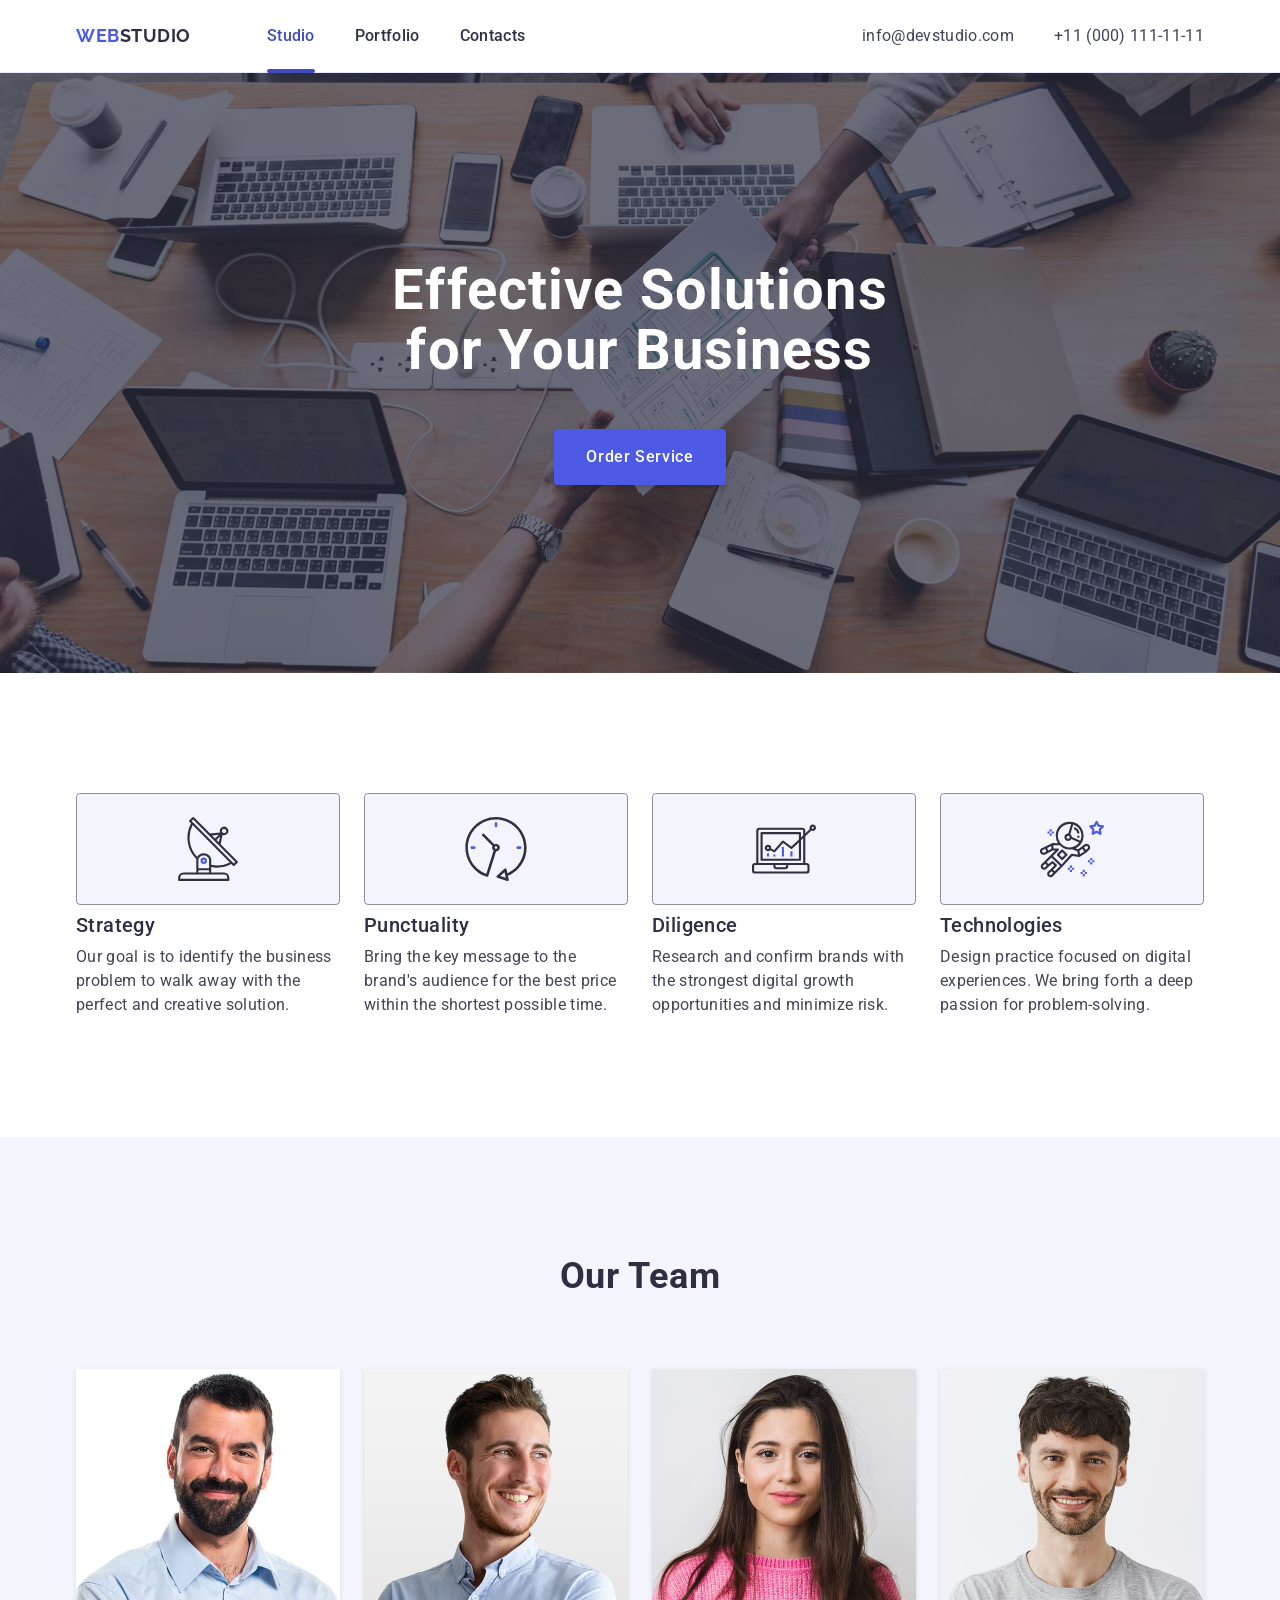
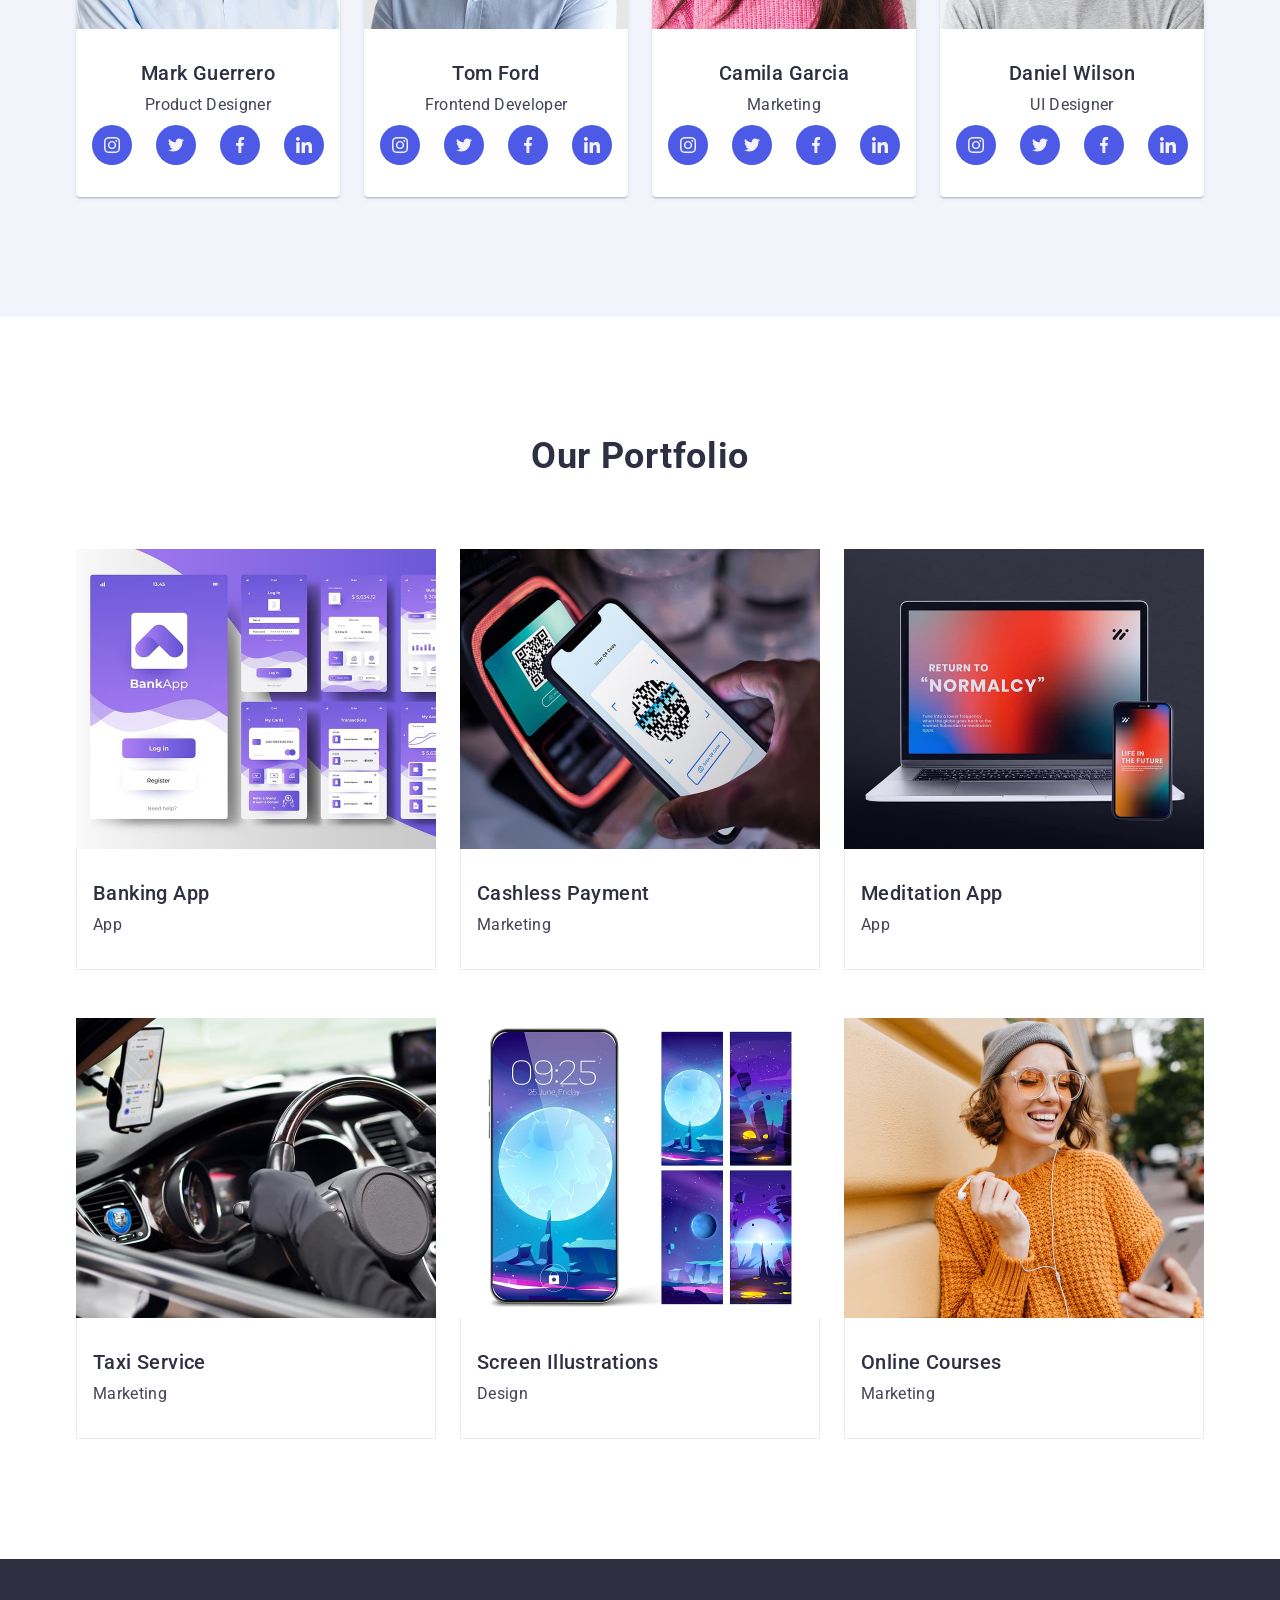
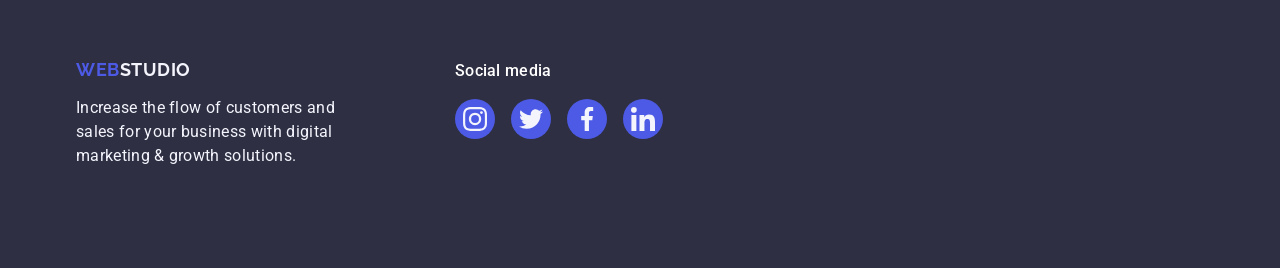
==== commit 4613978b: "fix after tests" ====
--- a/index.html
+++ b/index.html
@@ -704,7 +704,7 @@
                         </p>
                     </div>
                     <div class="footer-wrapper">
-                        <h3 class="subtitle socials-subtitle">Social media</h3>
+                        <p class="text socials-text">Social media</p>
                         <ul class="socials-list">
                             <li class="socials-list-item">
                                 <a
--- a/css/styles.css
+++ b/css/styles.css
@@ -110,6 +110,7 @@
 .header {
     border-bottom: 1px solid var(--accent-color);
     background-color: var(--white-background-color);
+    box-shadow: 0px 2px 1px rgba(46, 47, 66, 0.08), 0px 1px 1px rgba(46, 47, 66, 0.16), 0px 1px 6px rgba(46, 47, 66, 0.08);
 }
 
 .header .container {
@@ -152,10 +153,6 @@
     color: var(--dark-color);
 }
 
-.nav-list-item {
-    position: relative;
-}
-
 .nav-link {
     font-weight: var(--font-weight-medium);
     color: var(--dark-color);
@@ -170,6 +167,11 @@
 .nav-link:focus,
 .address-link:hover,
 .address-link:focus {
+    color: var(--pressed-state-color);
+}
+
+.active {
+    position: relative;
     color: var(--pressed-state-color);
 }
 
@@ -195,7 +197,7 @@
     margin: 0 auto;
     text-align: center;
     background-color: var(--dark-color);
-    background-image: linear-gradient(rgba(46, 47, 66, 0.7)), url(../images/hero.jpg);
+    background-image: linear-gradient(rgba(46, 47, 66, 0.7), rgba(46, 47, 66, 0.7)), url(../images/hero.jpg);
     background-size: cover;
     background-position: center;
     background-repeat: no-repeat;
@@ -344,6 +346,7 @@
 
 .team .socials-list {
     justify-content: center;
+    gap: 24px;
 }
 .socials-link {
     display: flex;
@@ -395,9 +398,7 @@
     left: 0;
     width: 100%;
     height: 100%;
-    padding-top: 40px;
-    padding-right: 32px;
-    padding-left: 32px;
+    padding: 40px 32px;
     transform: translateY(100%);
     transition: transform 250ms cubic-bezier(0.4, 0, 0.2, 1) 0ms;
     color: var(--light-mode-color);
@@ -427,7 +428,7 @@
 
 .footer .container {
     display: flex;
-    align-items: start;
+    align-items: baseline;
 }
 
 .footer-wrapper:first-child {
@@ -447,12 +448,10 @@
     color: var(--light-mode-color);
 }
 
-.socials-subtitle {
+.socials-text {
     margin-bottom: 16px;
-    font-size: 16px;
-    line-height: inherit;
-    text-transform: none;
-    color: #fff;
+    font-weight: var(--font-weight-medium);
+    color: var(--white-background-color);
 }
 
 .footer .socials-link:hover,
